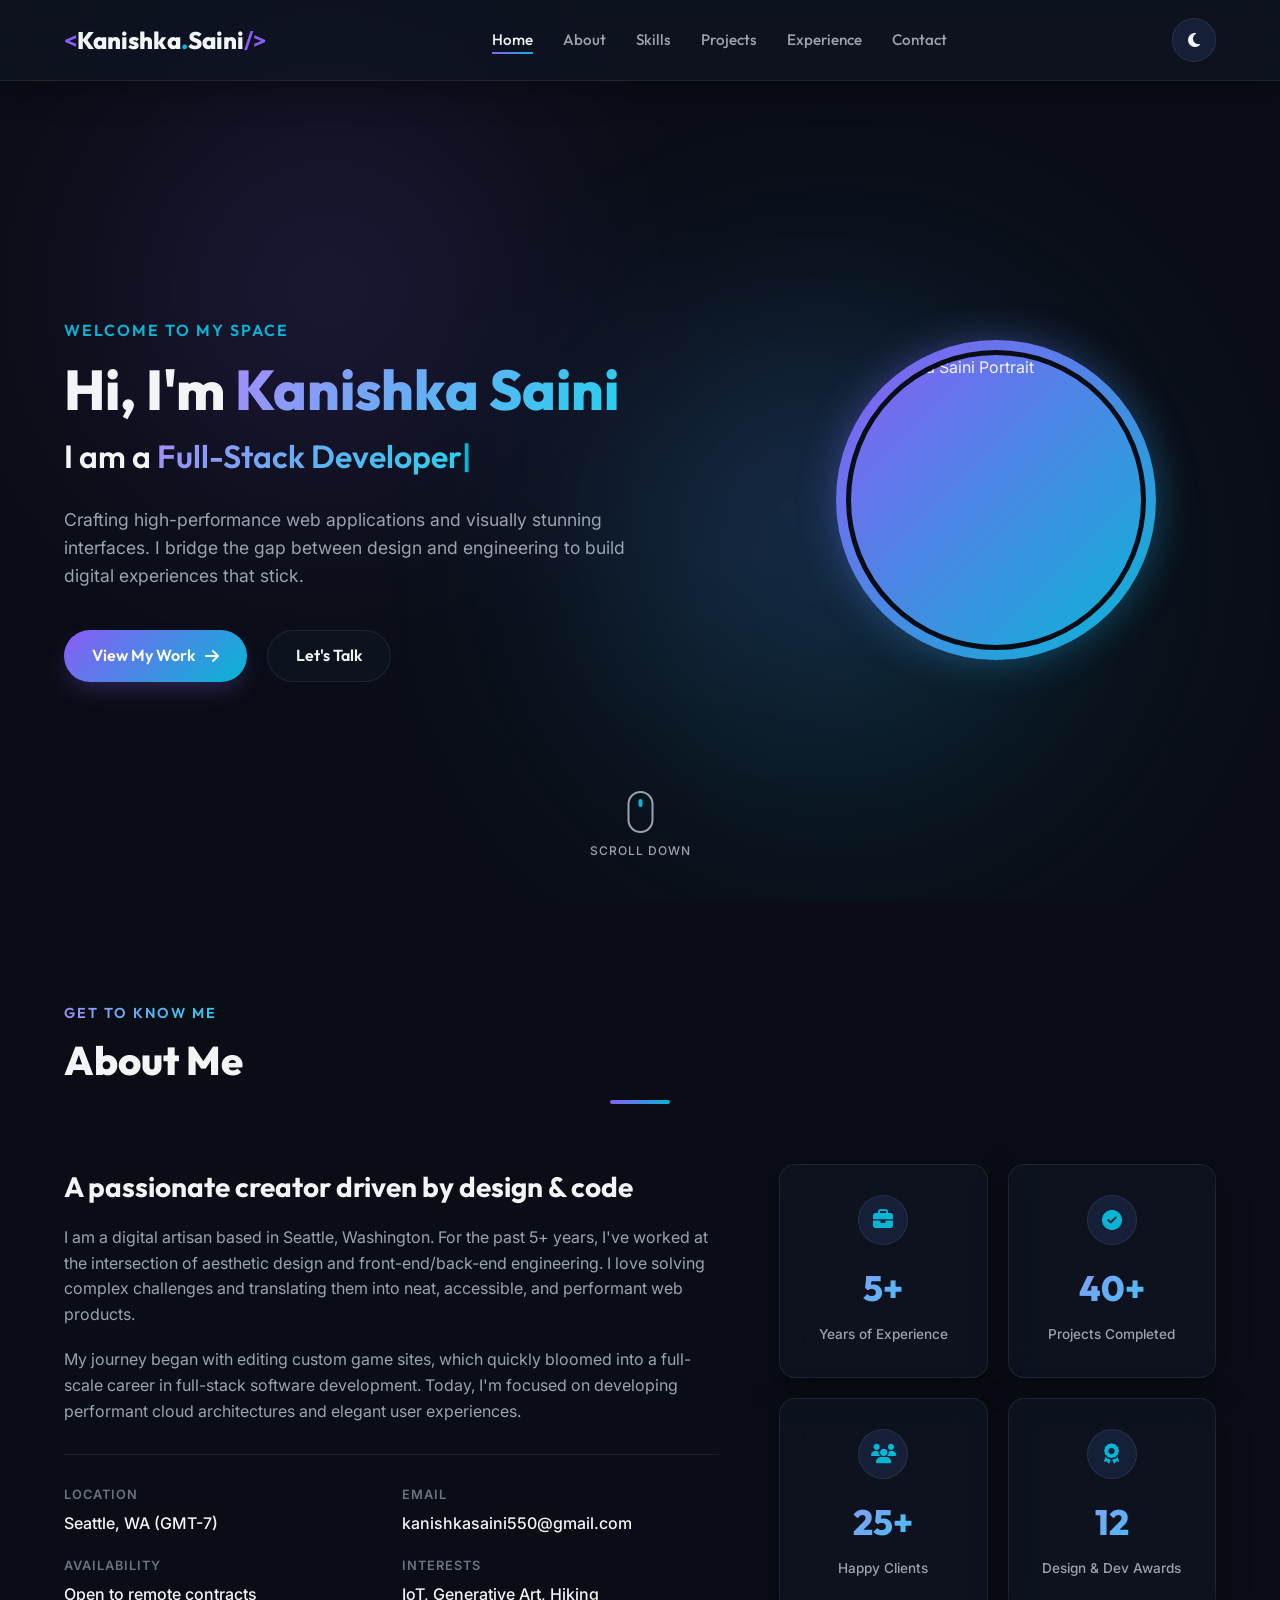
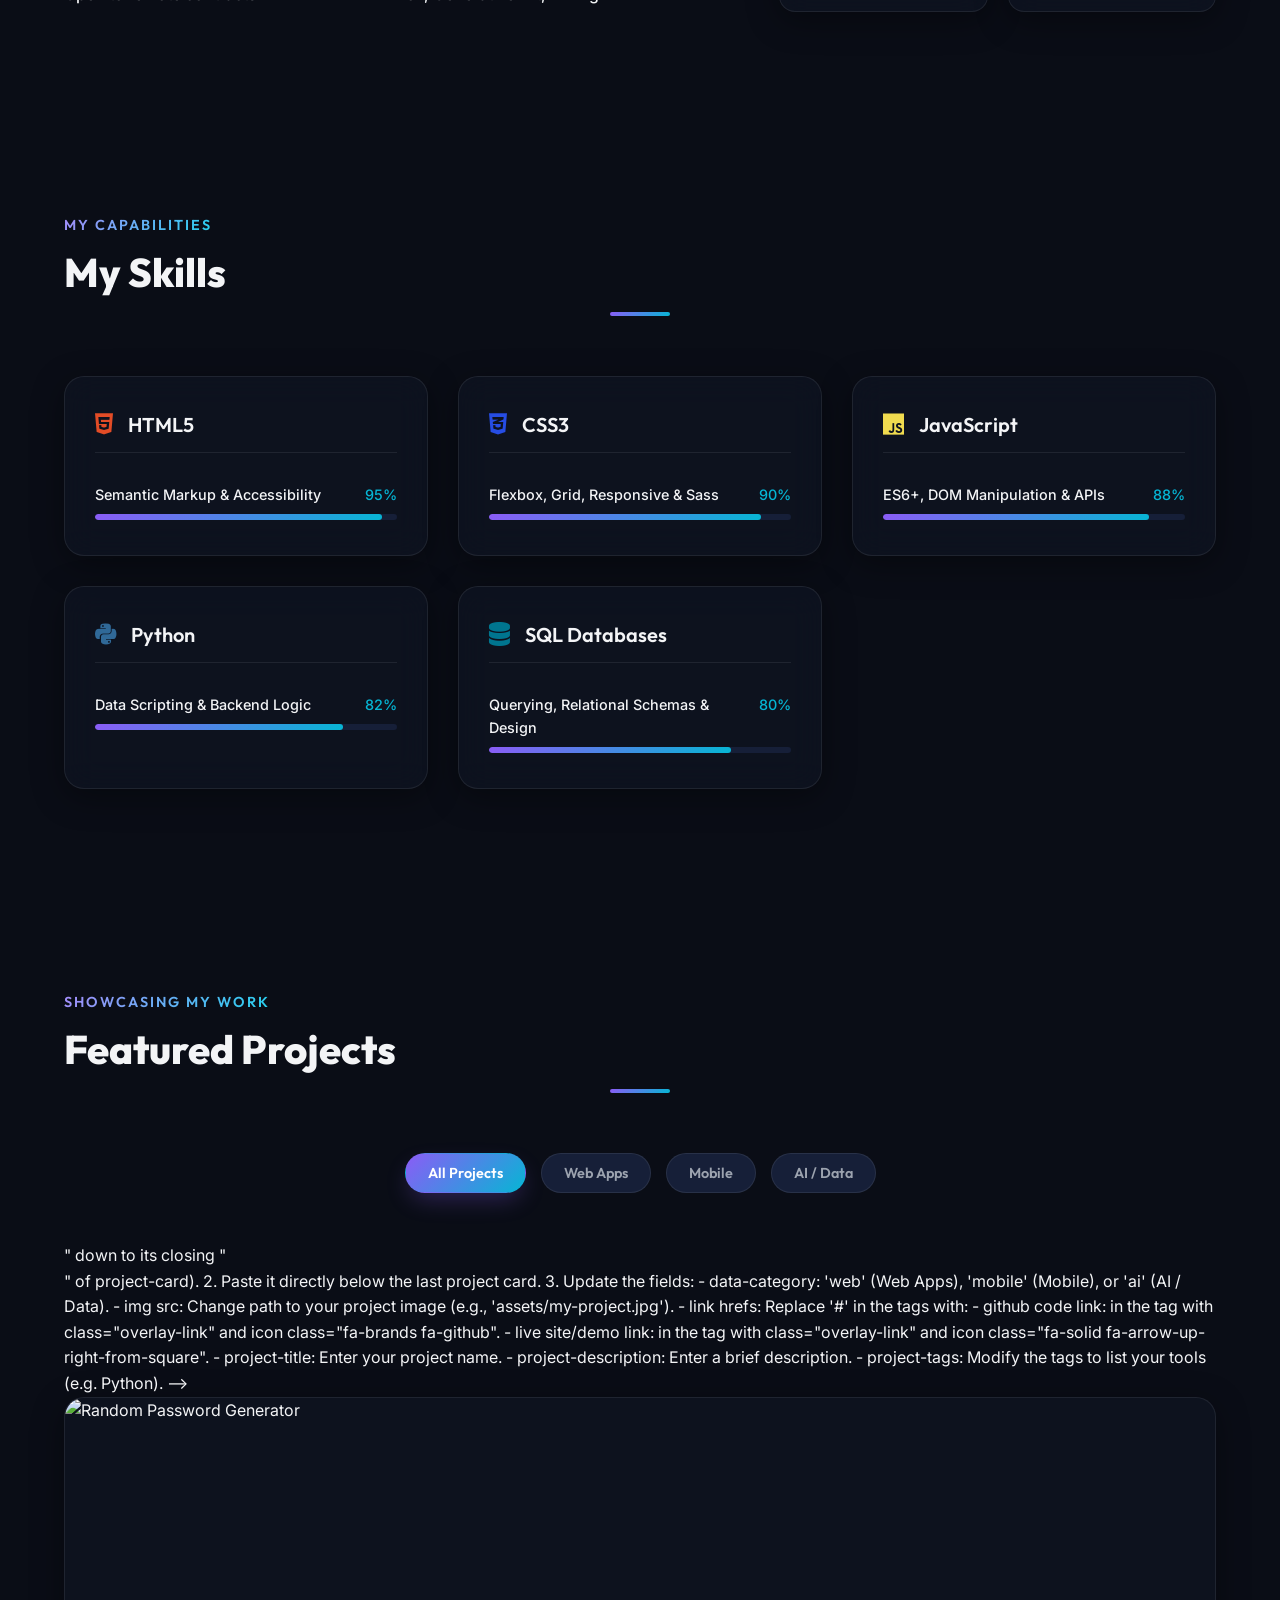
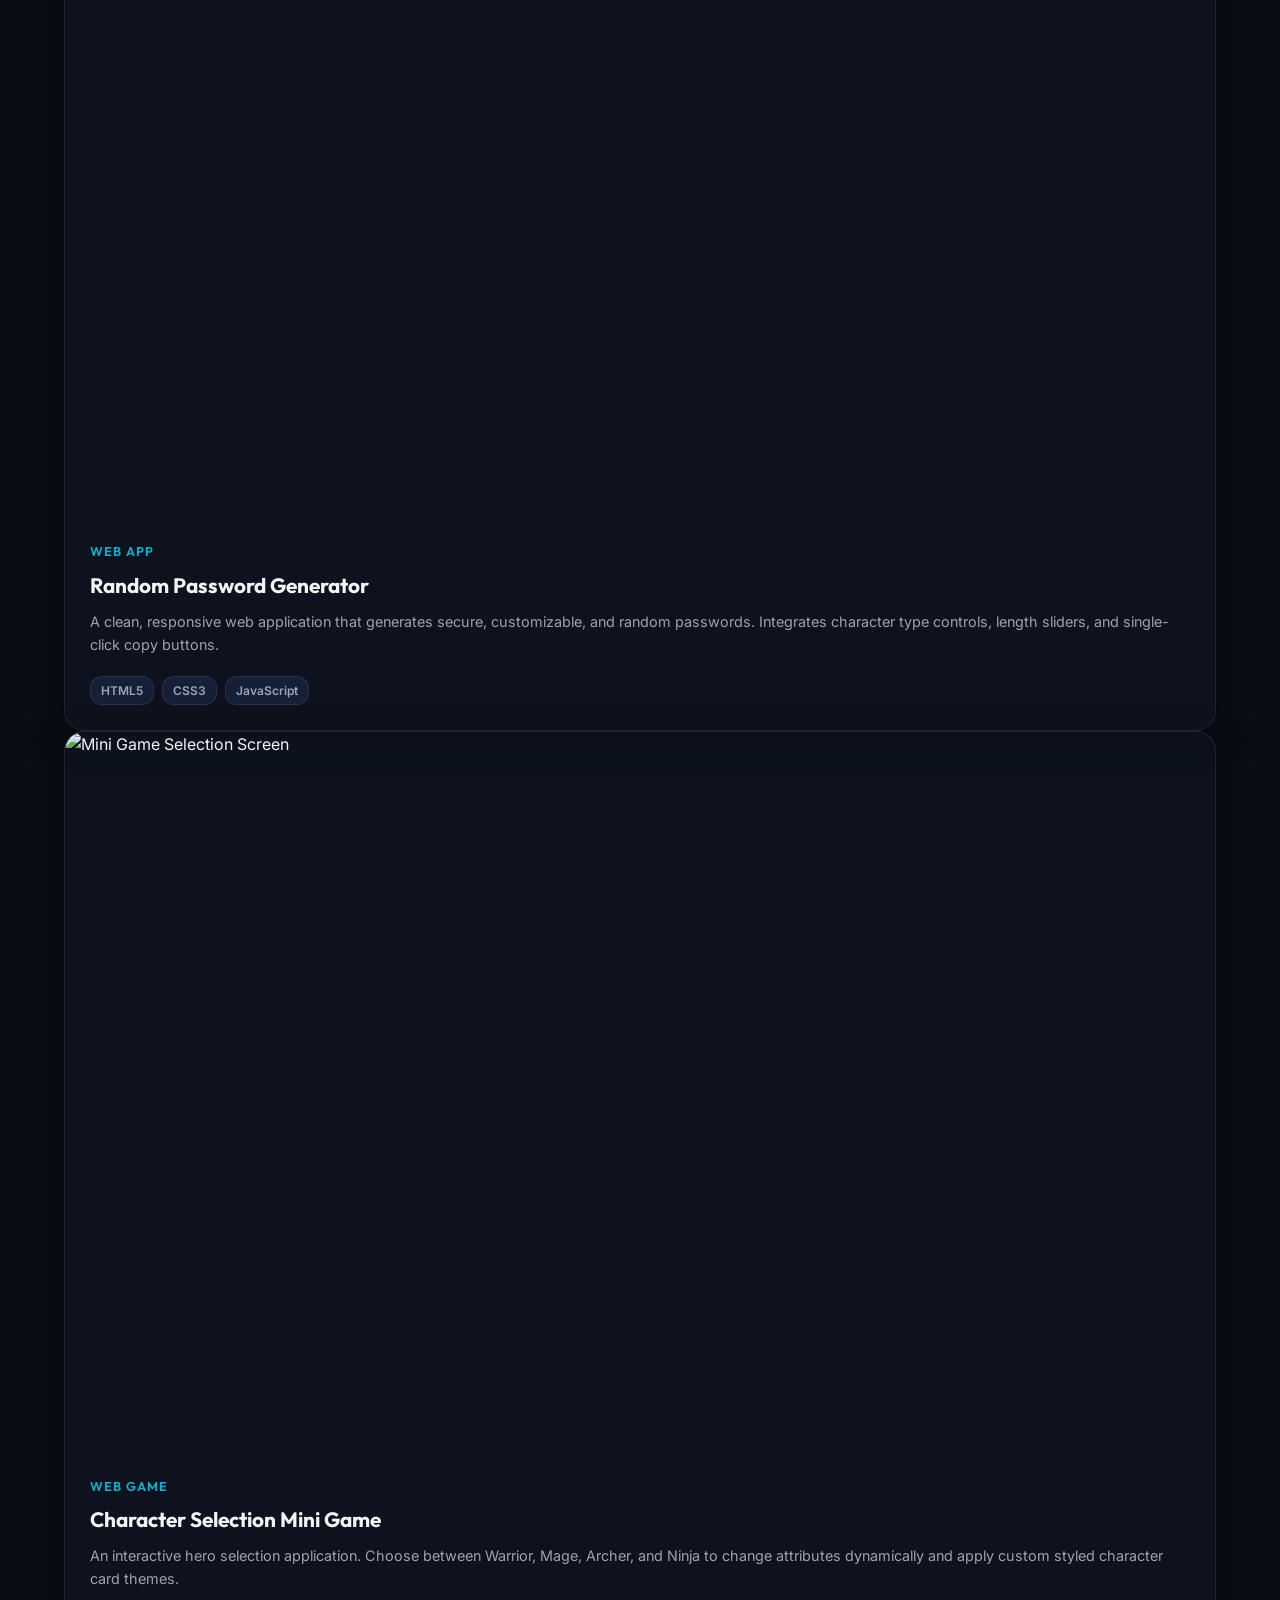
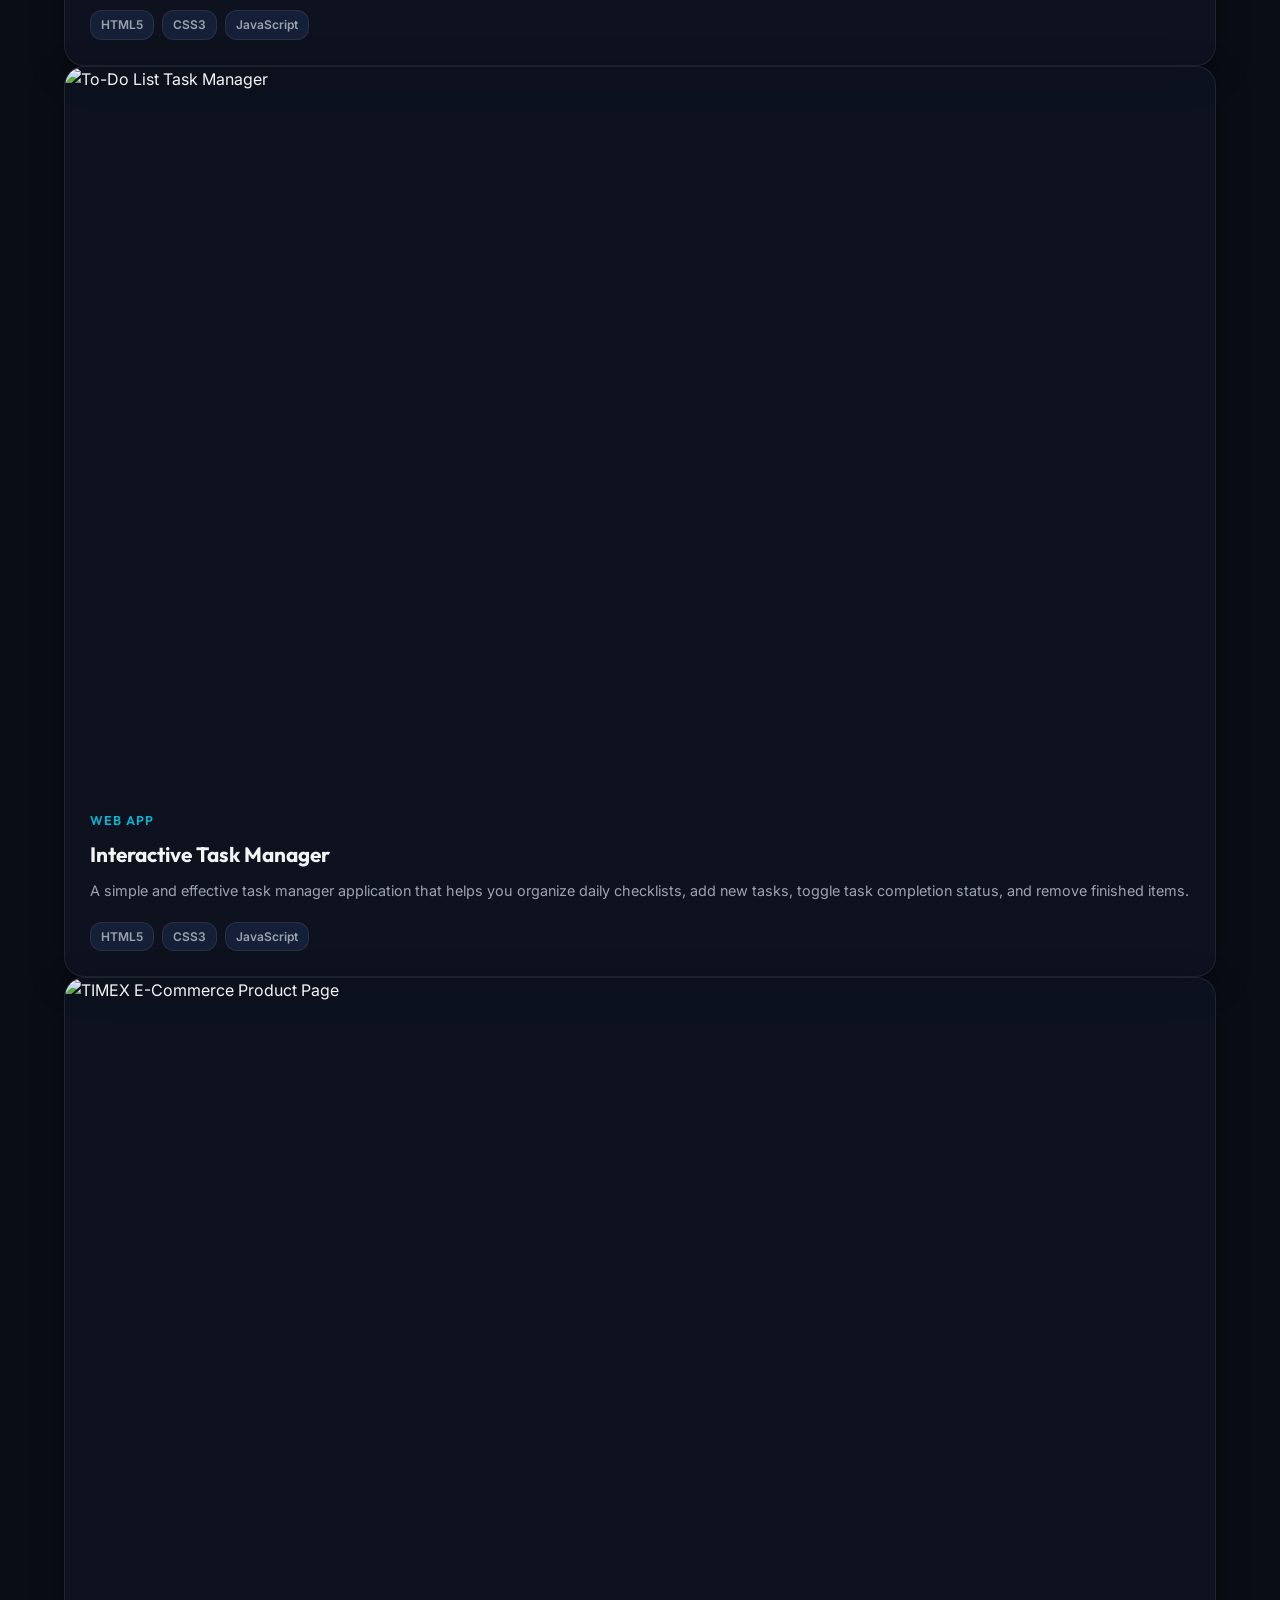
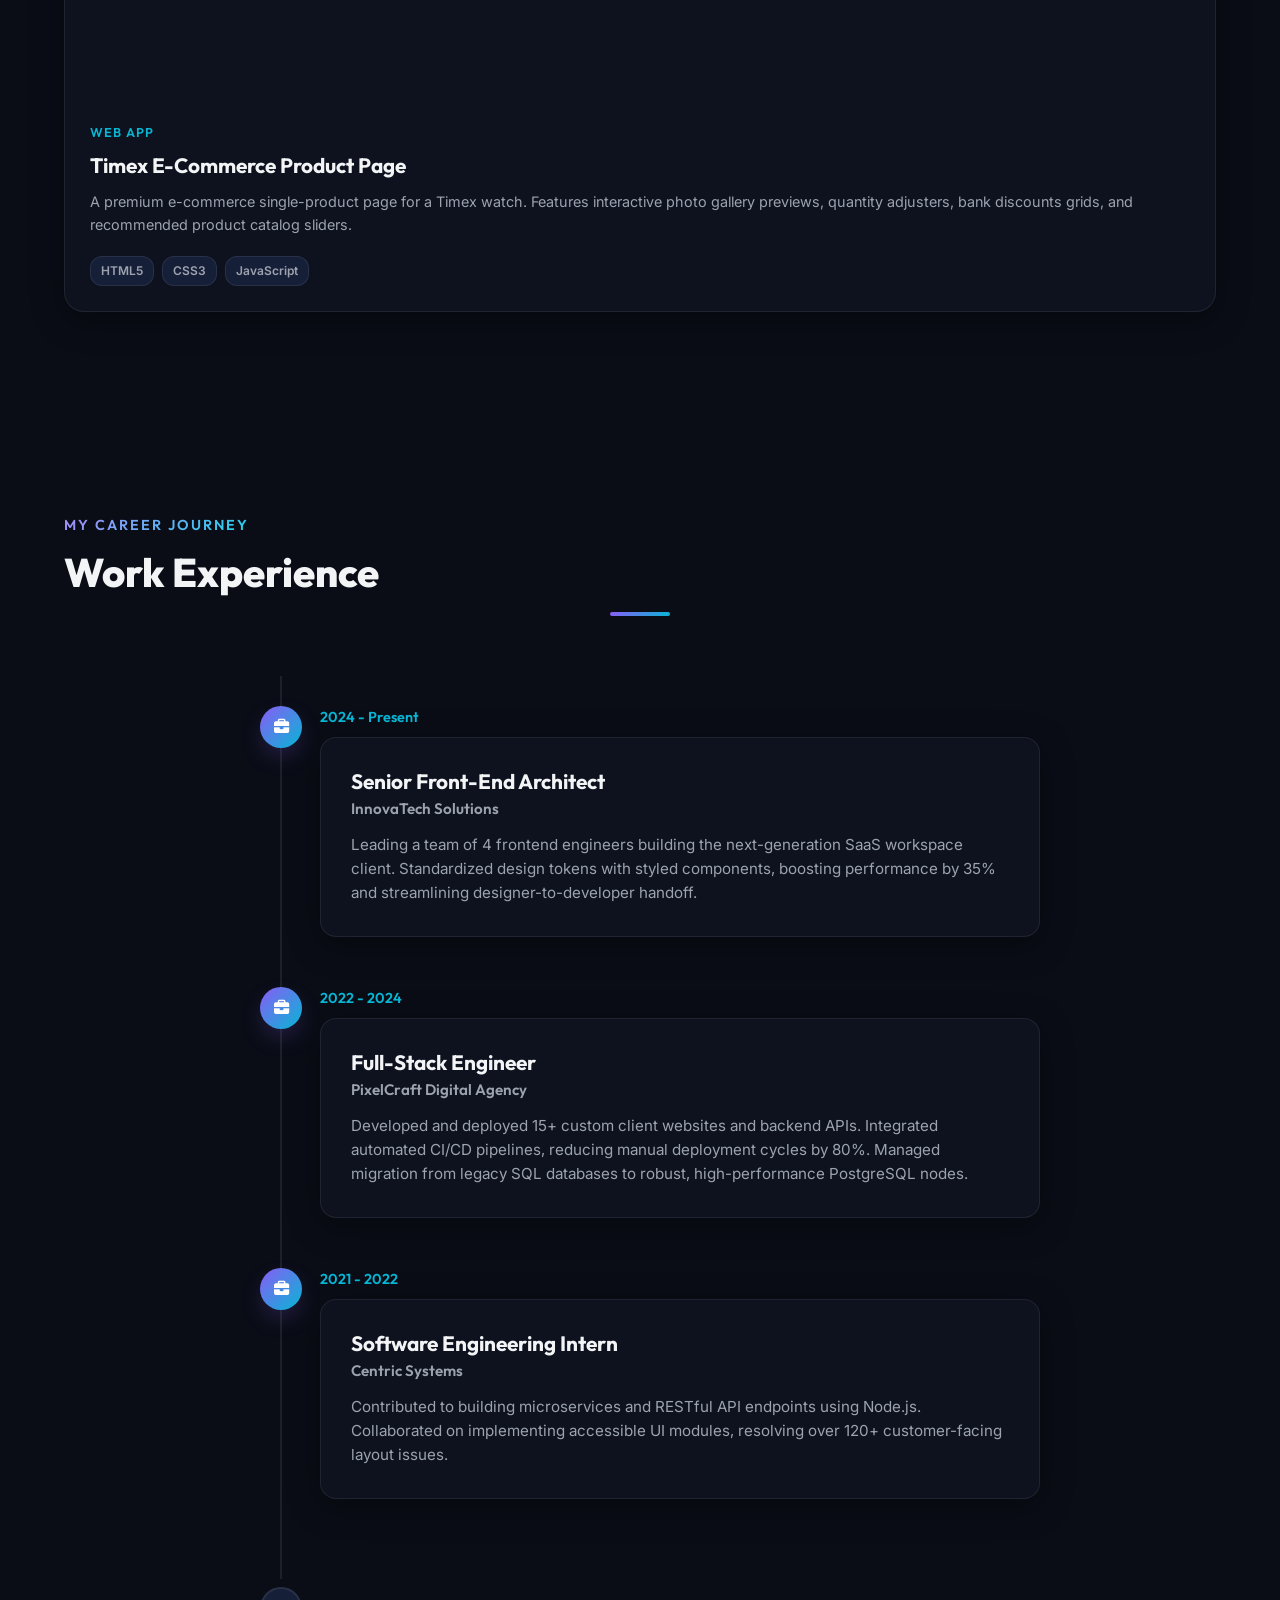
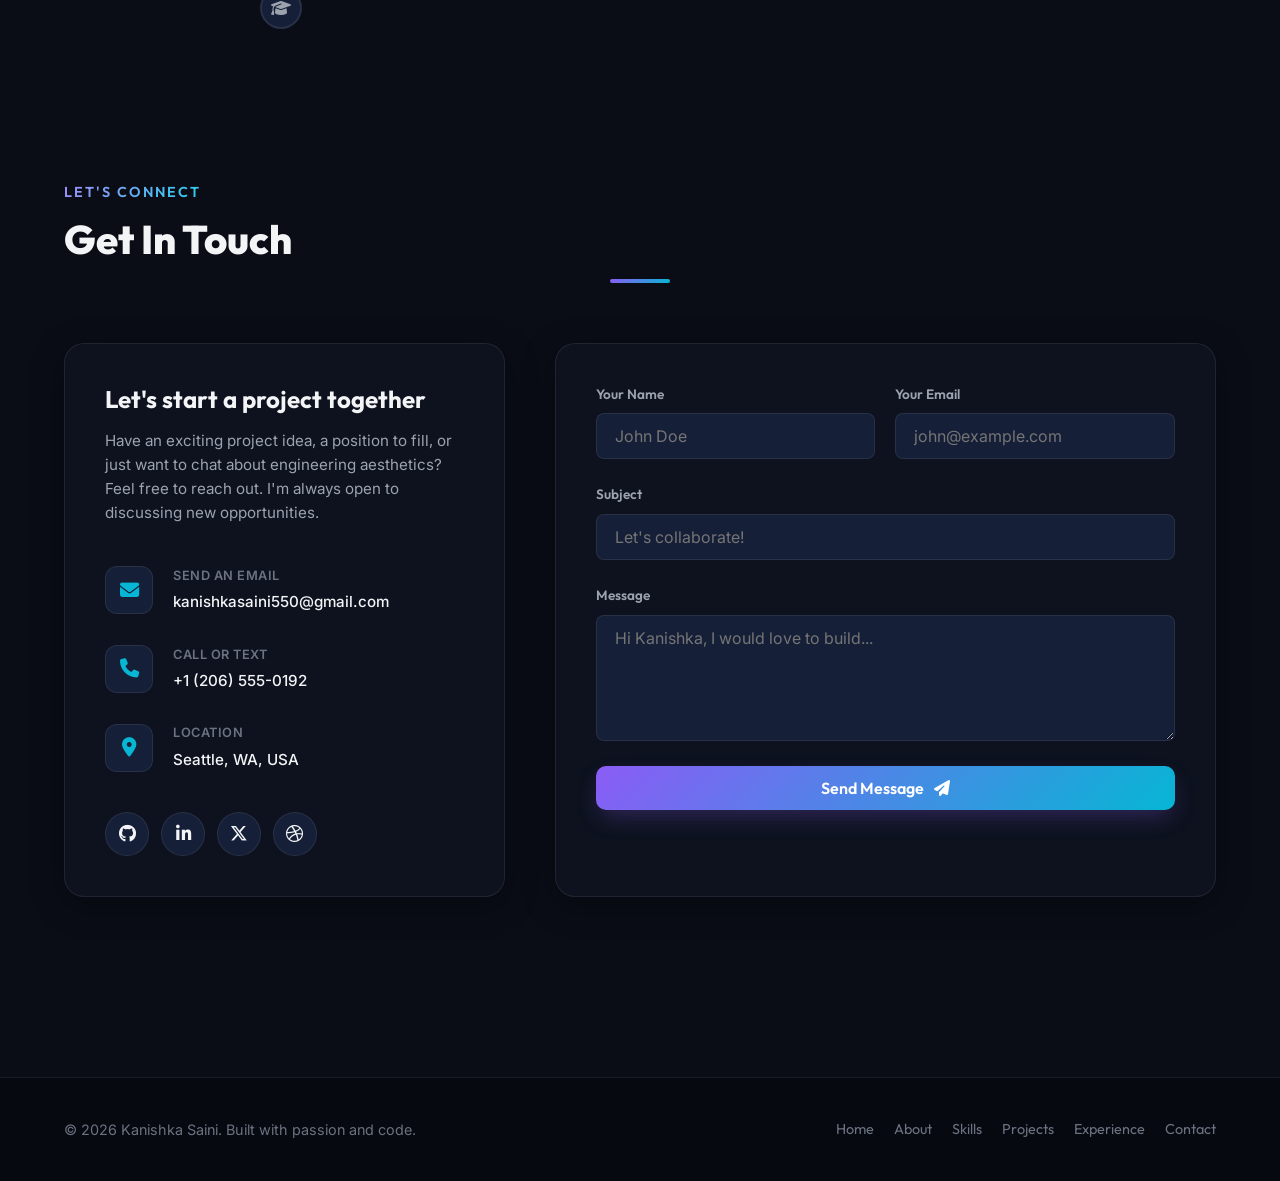
==== index.html @ 6f6a76a6 "Add files via upload" ====
<!DOCTYPE html>
<html lang="en" data-theme="dark">

<head>
    <meta charset="UTF-8">
    <meta name="viewport" content="width=device-width, initial-scale=1.0">
    <title>KANISHKA SAINI | Creative Full-Stack Developer & Designer</title>
    <!-- Meta Description for SEO -->
    <meta name="description"
        content="Portfolio of Kanishka Saini, a creative web developer specializing in HTML, CSS, JavaScript, Python, and SQL databases.">
    <!-- Google Fonts -->
    <link rel="preconnect" href="https://fonts.googleapis.com">
    <link rel="preconnect" href="https://fonts.gstatic.com" crossorigin>
    <link
        href="https://fonts.googleapis.com/css2?family=Inter:wght@300;400;500;600;700&family=Outfit:wght@300;400;500;600;700;800&display=swap"
        rel="stylesheet">
    <!-- FontAwesome CDN for Premium Icons -->
    <link rel="stylesheet" href="https://cdnjs.cloudflare.com/ajax/libs/font-awesome/6.4.0/css/all.min.css">
    <!-- Custom CSS -->
    <link rel="stylesheet" href="style.css">
</head>

<body>
    <!-- Custom Scroll Progress Indicator -->
    <div id="scroll-progress"></div>

    <!-- Header & Navigation -->
    <header class="header">
        <div class="nav-container">
            <a href="#" class="logo" id="logo">
                <span class="logo-bracket">&lt;</span>Kanishka<span class="logo-dot">.</span>Saini <span
                    class="logo-bracket">/&gt;</span>
            </a>

            <nav class="nav-menu" id="nav-menu">
                <ul class="nav-list">
                    <li><a href="#home" class="nav-link active">Home</a></li>
                    <li><a href="#about" class="nav-link">About</a></li>
                    <li><a href="#skills" class="nav-link">Skills</a></li>
                    <li><a href="#projects" class="nav-link">Projects</a></li>
                    <li><a href="#experience" class="nav-link">Experience</a></li>
                    <li><a href="#contact" class="nav-link">Contact</a></li>
                </ul>
            </nav>

            <div class="nav-actions">
                <!-- Dark/Light Theme Toggle Button -->
                <button class="theme-toggle" id="theme-toggle" aria-label="Toggle display theme">
                    <i class="fa-solid fa-moon moon-icon"></i>
                    <i class="fa-solid fa-sun sun-icon"></i>
                </button>
                <!-- Mobile Navigation Toggle Button -->
                <button class="mobile-toggle" id="mobile-toggle" aria-label="Toggle mobile menu">
                    <span class="bar"></span>
                    <span class="bar"></span>
                    <span class="bar"></span>
                </button>
            </div>
        </div>
    </header>

    <!-- Main Content -->
    <main>
        <!-- Hero Section -->
        <section id="home" class="hero">
            <div class="hero-bg-shapes">
                <div class="shape shape-1"></div>
                <div class="shape shape-2"></div>
                <div class="shape shape-3"></div>
            </div>

            <div class="container hero-grid">
                <div class="hero-content">
                    <span class="hero-subtitle animate-on-load">Welcome to my space</span>
                    <h1 class="hero-title animate-on-load">
                        Hi, I'm <span class="text-gradient">Kanishka Saini</span>
                    </h1>
                    <h2 class="hero-typing animate-on-load">
                        I am a <span class="typing-text"></span><span class="typed-cursor">|</span>
                    </h2>
                    <p class="hero-desc animate-on-load">
                        Crafting high-performance web applications and visually stunning interfaces. I bridge the gap
                        between design and engineering to build digital experiences that stick.
                    </p>
                    <div class="hero-actions animate-on-load">
                        <a href="#projects" class="btn btn-primary">
                            <span>View My Work</span>
                            <i class="fa-solid fa-arrow-right"></i>
                        </a>
                        <a href="#contact" class="btn btn-secondary">
                            <span>Let's Talk</span>
                        </a>
                    </div>
                </div>
                <div class="hero-visual animate-on-load">
                    <div class="avatar-wrapper">
                        <div class="avatar-glow"></div>
                        <img src="assets/avatar.jpg" alt="Kanishka Saini Portrait" class="avatar-img">
                    </div>
                </div>
            </div>
            <a href="#about" class="scroll-down-indicator" aria-label="Scroll down to About section">
                <span class="mouse-icon">
                    <span class="wheel"></span>
                </span>
                <span class="scroll-text">Scroll Down</span>
            </a>
        </section>

        <!-- About Me Section -->
        <section id="about" class="about section-padding">
            <div class="container">
                <div class="section-header text-center reveal-on-scroll">
                    <span class="section-subtitle">Get to Know Me</span>
                    <h2 class="section-title">About Me</h2>
                    <div class="title-divider"></div>
                </div>

                <div class="about-grid reveal-on-scroll">
                    <div class="about-info">
                        <h3>A passionate creator driven by design & code</h3>
                        <p class="about-text">
                            I am a digital artisan based in Seattle, Washington. For the past 5+ years, I've worked at
                            the intersection of aesthetic design and front-end/back-end engineering. I love solving
                            complex challenges and translating them into neat, accessible, and performant web products.
                        </p>
                        <p class="about-text">
                            My journey began with editing custom game sites, which quickly bloomed into a full-scale
                            career in full-stack software development. Today, I'm focused on developing performant cloud
                            architectures and elegant user experiences.
                        </p>
                        <div class="personal-details-grid">
                            <div class="detail-item">
                                <span class="detail-label">Location</span>
                                <span class="detail-value">Seattle, WA (GMT-7)</span>
                            </div>
                            <div class="detail-item">
                                <span class="detail-label">Email</span>
                                <span class="detail-value">kanishkasaini550@gmail.com</span>
                            </div>
                            <div class="detail-item">
                                <span class="detail-label">Availability</span>
                                <span class="detail-value">Open to remote contracts</span>
                            </div>
                            <div class="detail-item">
                                <span class="detail-label">Interests</span>
                                <span class="detail-value">IoT, Generative Art, Hiking</span>
                            </div>
                        </div>
                    </div>
                    <div class="about-stats">
                        <div class="stat-card">
                            <div class="stat-icon-wrapper">
                                <i class="fa-solid fa-briefcase"></i>
                            </div>
                            <span class="stat-number">5+</span>
                            <span class="stat-label">Years of Experience</span>
                        </div>
                        <div class="stat-card">
                            <div class="stat-icon-wrapper">
                                <i class="fa-solid fa-circle-check"></i>
                            </div>
                            <span class="stat-number">40+</span>
                            <span class="stat-label">Projects Completed</span>
                        </div>
                        <div class="stat-card">
                            <div class="stat-icon-wrapper">
                                <i class="fa-solid fa-users"></i>
                            </div>
                            <span class="stat-number">25+</span>
                            <span class="stat-label">Happy Clients</span>
                        </div>
                        <div class="stat-card">
                            <div class="stat-icon-wrapper">
                                <i class="fa-solid fa-award"></i>
                            </div>
                            <span class="stat-number">12</span>
                            <span class="stat-label">Design & Dev Awards</span>
                        </div>
                    </div>
                </div>
            </div>
        </section>

        <!-- Skills Section -->
        <section id="skills" class="skills section-padding">
            <div class="container">
                <div class="section-header text-center reveal-on-scroll">
                    <span class="section-subtitle">My Capabilities</span>
                    <h2 class="section-title">My Skills</h2>
                    <div class="title-divider"></div>
                </div>

                <div class="skills-grid reveal-on-scroll">
                    <!-- HTML Card -->
                    <div class="skills-card">
                        <div class="skills-card-header">
                            <i class="fa-brands fa-html5 header-icon html-color"></i>
                            <h3>HTML5</h3>
                        </div>
                        <div class="skills-list">
                            <div class="skill-item">
                                <div class="skill-info">
                                    <span class="skill-name">Semantic Markup & Accessibility</span>
                                    <span class="skill-percentage">95%</span>
                                </div>
                                <div class="skill-bar-wrapper">
                                    <div class="skill-bar" data-progress="95%"></div>
                                </div>
                            </div>
                        </div>
                    </div>

                    <!-- CSS Card -->
                    <div class="skills-card">
                        <div class="skills-card-header">
                            <i class="fa-brands fa-css3-alt header-icon css-color"></i>
                            <h3>CSS3</h3>
                        </div>
                        <div class="skills-list">
                            <div class="skill-item">
                                <div class="skill-info">
                                    <span class="skill-name">Flexbox, Grid, Responsive & Sass</span>
                                    <span class="skill-percentage">90%</span>
                                </div>
                                <div class="skill-bar-wrapper">
                                    <div class="skill-bar" data-progress="90%"></div>
                                </div>
                            </div>
                        </div>
                    </div>

                    <!-- JavaScript Card -->
                    <div class="skills-card">
                        <div class="skills-card-header">
                            <i class="fa-brands fa-js header-icon js-color"></i>
                            <h3>JavaScript</h3>
                        </div>
                        <div class="skills-list">
                            <div class="skill-item">
                                <div class="skill-info">
                                    <span class="skill-name">ES6+, DOM Manipulation & APIs</span>
                                    <span class="skill-percentage">88%</span>
                                </div>
                                <div class="skill-bar-wrapper">
                                    <div class="skill-bar" data-progress="88%"></div>
                                </div>
                            </div>
                        </div>
                    </div>

                    <!-- Python Card -->
                    <div class="skills-card">
                        <div class="skills-card-header">
                            <i class="fa-brands fa-python header-icon py-color"></i>
                            <h3>Python</h3>
                        </div>
                        <div class="skills-list">
                            <div class="skill-item">
                                <div class="skill-info">
                                    <span class="skill-name">Data Scripting & Backend Logic</span>
                                    <span class="skill-percentage">82%</span>
                                </div>
                                <div class="skill-bar-wrapper">
                                    <div class="skill-bar" data-progress="82%"></div>
                                </div>
                            </div>
                        </div>
                    </div>

                    <!-- SQL Databases Card -->
                    <div class="skills-card">
                        <div class="skills-card-header">
                            <i class="fa-solid fa-database header-icon sql-color"></i>
                            <h3>SQL Databases</h3>
                        </div>
                        <div class="skills-list">
                            <div class="skill-item">
                                <div class="skill-info">
                                    <span class="skill-name">Querying, Relational Schemas & Design</span>
                                    <span class="skill-percentage">80%</span>
                                </div>
                                <div class="skill-bar-wrapper">
                                    <div class="skill-bar" data-progress="80%"></div>
                                </div>
                            </div>
                        </div>
                    </div>
                </div>
            </div>
        </section>

        <!-- Projects Grid Section -->
        <section id="projects" class="projects section-padding">
            <div class="container">
                <div class="section-header text-center reveal-on-scroll">
                    <span class="section-subtitle">Showcasing My Work</span>
                    <h2 class="section-title">Featured Projects</h2>
                    <div class="title-divider"></div>
                </div>

                <!-- Filters -->
                <div class="project-filters reveal-on-scroll">
                    <button class="filter-btn active" data-filter="all">All Projects</button>
                    <button class="filter-btn" data-filter="web">Web Apps</button>
                    <button class="filter-btn" data-filter="mobile">Mobile</button>
                    <button class="filter-btn" data-filter="ai">AI / Data</button>
                </div>

                <!-- Grid -->
                <div class="projects-grid reveal-on-scroll">
                    <!-- 
                      HOW TO ADD YOUR OWN PROJECTS & LINKS:
                      1. Copy a project block (e.g., from "<!-- Project 1 -->" down to its closing "
                </div>" of project-card).
                2. Paste it directly below the last project card.
                3. Update the fields:
                - data-category: 'web' (Web Apps), 'mobile' (Mobile), or 'ai' (AI / Data).
                - img src: Change path to your project image (e.g., 'assets/my-project.jpg').
                - link hrefs: Replace '#' in the <a> tags with:
                    - github code link: in the <a> tag with class="overlay-link" and icon class="fa-brands fa-github".
                        - live site/demo link: in the <a> tag with class="overlay-link" and icon class="fa-solid
                            fa-arrow-up-right-from-square".
                            - project-title: Enter your project name.
                            - project-description: Enter a brief description.
                            - project-tags: Modify the <span> tags to list your tools (e.g. <span>Python</span>).
                                -->

                                <!-- Project 1 -->
                                <div class="project-card" data-category="web">
                                    <div class="project-img-wrapper">
                                        <img src="assets/project1.png" alt="Random Password Generator"
                                            class="project-img">
                                        <div class="project-overlay">
                                            <div class="project-overlay-links">
                                                <a href="#" class="overlay-link" aria-label="View Github Code"><i
                                                        class="fa-brands fa-github"></i></a>
                                                <a href="Password_Generator.html" target="_blank" class="overlay-link"
                                                    aria-label="Open Password Generator"><i
                                                        class="fa-solid fa-arrow-up-right-from-square"></i></a>
                                            </div>
                                        </div>
                                    </div>
                                    <div class="project-details">
                                        <span class="project-category">Web App</span>
                                        <h3 class="project-title">Random Password Generator</h3>
                                        <p class="project-description">
                                            A clean, responsive web application that generates secure, customizable, and
                                            random passwords. Integrates character type controls, length sliders, and
                                            single-click copy buttons.
                                        </p>
                                        <div class="project-tags">
                                            <span>HTML5</span>
                                            <span>CSS3</span>
                                            <span>JavaScript</span>
                                        </div>
                                    </div>
                                </div>

                                <!-- Project 2 -->
                                <div class="project-card" data-category="web">
                                    <div class="project-img-wrapper">
                                        <img src="assets/project2.png" alt="Mini Game Selection Screen"
                                            class="project-img">
                                        <div class="project-overlay">
                                            <div class="project-overlay-links">
                                                <a href="#" class="overlay-link" aria-label="View Github Code"><i
                                                        class="fa-brands fa-github"></i></a>
                                                <a href="mini_game.html" target="_blank" class="overlay-link"
                                                    aria-label="Open Mini Game"><i
                                                        class="fa-solid fa-arrow-up-right-from-square"></i></a>
                                            </div>
                                        </div>
                                    </div>
                                    <div class="project-details">
                                        <span class="project-category">Web Game</span>
                                        <h3 class="project-title">Character Selection Mini Game</h3>
                                        <p class="project-description">
                                            An interactive hero selection application. Choose between Warrior, Mage,
                                            Archer, and Ninja to change attributes dynamically and apply custom styled
                                            character card themes.
                                        </p>
                                        <div class="project-tags">
                                            <span>HTML5</span>
                                            <span>CSS3</span>
                                            <span>JavaScript</span>
                                        </div>
                                    </div>
                                </div>

                                <!-- Project 3 -->
                                <div class="project-card" data-category="web">
                                    <div class="project-img-wrapper">
                                        <img src="assets/to-do-list.png" alt="To-Do List Task Manager"
                                            class="project-img">
                                        <div class="project-overlay">
                                            <div class="project-overlay-links">
                                                <a href="#" class="overlay-link" aria-label="View Github Code"><i
                                                        class="fa-brands fa-github"></i></a>
                                                <a href="todo_list/index.html" target="_blank" class="overlay-link"
                                                    aria-label="Open To-Do List"><i
                                                        class="fa-solid fa-arrow-up-right-from-square"></i></a>
                                            </div>
                                        </div>
                                    </div>
                                    <div class="project-details">
                                        <span class="project-category">Web App</span>
                                        <h3 class="project-title">Interactive Task Manager</h3>
                                        <p class="project-description">
                                            A simple and effective task manager application that helps you organize
                                            daily checklists, add new tasks, toggle task completion status, and remove
                                            finished items.
                                        </p>
                                        <div class="project-tags">
                                            <span>HTML5</span>
                                            <span>CSS3</span>
                                            <span>JavaScript</span>
                                        </div>
                                    </div>
                                </div>

                                <!-- Project 4 -->
                                <div class="project-card" data-category="web">
                                    <div class="project-img-wrapper">
                                        <img src="assets/project4.png" alt="TIMEX E-Commerce Product Page"
                                            class="project-img">
                                        <div class="project-overlay">
                                            <div class="project-overlay-links">
                                                <a href="#" class="overlay-link" aria-label="View Github Code"><i
                                                        class="fa-brands fa-github"></i></a>
                                                <a href="amazon_page/index.html" target="_blank" class="overlay-link"
                                                    aria-label="Open Timex Product Page"><i
                                                        class="fa-solid fa-arrow-up-right-from-square"></i></a>
                                            </div>
                                        </div>
                                    </div>
                                    <div class="project-details">
                                        <span class="project-category">Web App</span>
                                        <h3 class="project-title">Timex E-Commerce Product Page</h3>
                                        <p class="project-description">
                                            A premium e-commerce single-product page for a Timex watch. Features
                                            interactive photo gallery previews, quantity adjusters, bank discounts
                                            grids, and recommended product catalog sliders.
                                        </p>
                                        <div class="project-tags">
                                            <span>HTML5</span>
                                            <span>CSS3</span>
                                            <span>JavaScript</span>
                                        </div>
                                    </div>
                                </div>
            </div>
            </div>
        </section>

        <!-- Experience Timeline Section -->
        <section id="experience" class="experience section-padding">
            <div class="container">
                <div class="section-header text-center reveal-on-scroll">
                    <span class="section-subtitle">My Career Journey</span>
                    <h2 class="section-title">Work Experience</h2>
                    <div class="title-divider"></div>
                </div>

                <div class="timeline reveal-on-scroll">
                    <!-- Timeline Item 1 -->
                    <div class="timeline-item">
                        <div class="timeline-dot">
                            <i class="fa-solid fa-briefcase"></i>
                        </div>
                        <div class="timeline-date">2024 - Present</div>
                        <div class="timeline-content">
                            <h3>Senior Front-End Architect</h3>
                            <h4 class="company">InnovaTech Solutions</h4>
                            <p>
                                Leading a team of 4 frontend engineers building the next-generation SaaS workspace
                                client. Standardized design tokens with styled components, boosting performance by 35%
                                and streamlining designer-to-developer handoff.
                            </p>
                        </div>
                    </div>

                    <!-- Timeline Item 2 -->
                    <div class="timeline-item">
                        <div class="timeline-dot">
                            <i class="fa-solid fa-briefcase"></i>
                        </div>
                        <div class="timeline-date">2022 - 2024</div>
                        <div class="timeline-content">
                            <h3>Full-Stack Engineer</h3>
                            <h4 class="company">PixelCraft Digital Agency</h4>
                            <p>
                                Developed and deployed 15+ custom client websites and backend APIs. Integrated automated
                                CI/CD pipelines, reducing manual deployment cycles by 80%. Managed migration from legacy
                                SQL databases to robust, high-performance PostgreSQL nodes.
                            </p>
                        </div>
                    </div>

                    <!-- Timeline Item 3 -->
                    <div class="timeline-item">
                        <div class="timeline-dot">
                            <i class="fa-solid fa-briefcase"></i>
                        </div>
                        <div class="timeline-date">2021 - 2022</div>
                        <div class="timeline-content">
                            <h3>Software Engineering Intern</h3>
                            <h4 class="company">Centric Systems</h4>
                            <p>
                                Contributed to building microservices and RESTful API endpoints using Node.js.
                                Collaborated on implementing accessible UI modules, resolving over 120+ customer-facing
                                layout issues.
                            </p>
                        </div>
                    </div>

                    <!-- Timeline Item 4 -->
                    <div class="timeline-dot-end">
                        <i class="fa-solid fa-graduation-cap"></i>
                    </div>
                </div>
            </div>
        </section>

        <!-- Contact Section -->
        <section id="contact" class="contact section-padding">
            <div class="container">
                <div class="section-header text-center reveal-on-scroll">
                    <span class="section-subtitle">Let's Connect</span>
                    <h2 class="section-title">Get In Touch</h2>
                    <div class="title-divider"></div>
                </div>

                <div class="contact-wrapper reveal-on-scroll">
                    <!-- Left: Contact Details -->
                    <div class="contact-info-panel">
                        <h3>Let's start a project together</h3>
                        <p class="contact-desc">
                            Have an exciting project idea, a position to fill, or just want to chat about engineering
                            aesthetics? Feel free to reach out. I'm always open to discussing new opportunities.
                        </p>

                        <div class="contact-details">
                            <div class="contact-card-item">
                                <div class="contact-icon">
                                    <i class="fa-solid fa-envelope"></i>
                                </div>
                                <div class="contact-card-text">
                                    <span>Send an Email</span>
                                    <a href="mailto:kanishkasaini550@gmail.com">kanishkasaini550@gmail.com</a>
                                </div>
                            </div>
                            <div class="contact-card-item">
                                <div class="contact-icon">
                                    <i class="fa-solid fa-phone"></i>
                                </div>
                                <div class="contact-card-text">
                                    <span>Call or Text</span>
                                    <a href="tel:+12065550192">+1 (206) 555-0192</a>
                                </div>
                            </div>
                            <div class="contact-card-item">
                                <div class="contact-icon">
                                    <i class="fa-solid fa-location-dot"></i>
                                </div>
                                <div class="contact-card-text">
                                    <span>Location</span>
                                    <a href="#">Seattle, WA, USA</a>
                                </div>
                            </div>
                        </div>

                        <div class="social-links">
                            <a href="#" class="social-btn" aria-label="Kanishka Saini Github Profile"><i
                                    class="fa-brands fa-github"></i></a>
                            <a href="#" class="social-btn" aria-label="Kanishka Saini LinkedIn Profile"><i
                                    class="fa-brands fa-linkedin-in"></i></a>
                            <a href="#" class="social-btn" aria-label="Kanishka Saini Twitter Profile"><i
                                    class="fa-brands fa-x-twitter"></i></a>
                            <a href="#" class="social-btn" aria-label="Kanishka Saini Dribbble Profile"><i
                                    class="fa-brands fa-dribbble"></i></a>
                        </div>
                    </div>

                    <!-- Right: Contact Form -->
                    <div class="contact-form-panel">
                        <form id="contact-form" autocomplete="off">
                            <!-- Web3Forms Access Key: Activated for kanishkasaini550@gmail.com -->
                            <input type="hidden" name="access_key" value="d3d74920-4a12-4c1a-8dbf-7349116f3d7f">
                            <div class="form-grid">
                                <div class="form-group">
                                    <label for="name">Your Name</label>
                                    <input type="text" id="name" name="name" required placeholder="John Doe">
                                    <span class="error-msg">Name is required</span>
                                </div>
                                <div class="form-group">
                                    <label for="email">Your Email</label>
                                    <input type="email" id="email" name="email" required placeholder="john@example.com">
                                    <span class="error-msg">Valid email is required</span>
                                </div>
                            </div>
                            <div class="form-group">
                                <label for="subject">Subject</label>
                                <input type="text" id="subject" name="subject" required
                                    placeholder="Let's collaborate!">
                                <span class="error-msg">Subject is required</span>
                            </div>
                            <div class="form-group">
                                <label for="message">Message</label>
                                <textarea id="message" name="message" rows="5" required
                                    placeholder="Hi Kanishka, I would love to build..."></textarea>
                                <span class="error-msg">Message cannot be empty</span>
                            </div>
                            <button type="submit" class="btn btn-primary form-submit" id="submit-btn">
                                <span>Send Message</span>
                                <i class="fa-solid fa-paper-plane"></i>
                            </button>
                        </form>

                        <!-- Success Message -->
                        <div class="form-success" id="form-success">
                            <div class="success-icon-wrapper">
                                <i class="fa-solid fa-circle-check"></i>
                            </div>
                            <h3>Thank You!</h3>
                            <p>Your message has been sent successfully. I'll get back to you within 24 hours.</p>
                            <button class="btn btn-primary" id="success-reset-btn">Send Another Message</button>
                        </div>
                    </div>
                </div>
            </div>
        </section>
    </main>

    <!-- Footer -->
    <footer class="footer">
        <div class="container footer-container">
            <p class="footer-copy">&copy; 2026 Kanishka Saini. Built with passion and code.</p>
            <div class="footer-links">
                <a href="#home">Home</a>
                <a href="#about">About</a>
                <a href="#skills">Skills</a>
                <a href="#projects">Projects</a>
                <a href="#experience">Experience</a>
                <a href="#contact">Contact</a>
            </div>
        </div>
    </footer>

    <!-- Back to Top Button -->
    <button id="back-to-top" class="back-to-top" aria-label="Scroll back to top of the page">
        <i class="fa-solid fa-arrow-up"></i>
    </button>

    <!-- Custom Javascript -->
    <script src="script.js"></script>
</body>

</html>
---- style.css ----
/* ==========================================================================
   DESIGN SYSTEM & VARIABLES
   ========================================================================== */
:root {
    /* Fonts */
    --font-heading: 'Outfit', -apple-system, BlinkMacSystemFont, "Segoe UI", Roboto, sans-serif;
    --font-body: 'Inter', -apple-system, BlinkMacSystemFont, "Segoe UI", Roboto, sans-serif;

    /* Transition Speeds */
    --transition-fast: 0.2s ease;
    --transition-normal: 0.3s ease;
    --transition-slow: 0.5s cubic-bezier(0.4, 0, 0.2, 1);

    /* Grid & Container */
    --container-max-width: 1200px;
    --section-padding: 100px 0;

    /* Theme colors: Dark Mode (Default) */
    --bg-primary: #0a0d16;
    --bg-secondary: rgba(16, 22, 38, 0.7);
    --bg-tertiary: #161f38;
    --text-primary: #f3f4f6;
    --text-secondary: #9ca3af;
    --text-muted: #6b7280;
    
    --accent-color-1: #8b5cf6; /* Violet */
    --accent-color-2: #06b6d4; /* Cyan */
    --gradient-accent: linear-gradient(135deg, var(--accent-color-1) 0%, var(--accent-color-2) 100%);
    --gradient-accent-hover: linear-gradient(135deg, #7c3aed 0%, #0891b2 100%);
    --gradient-text: linear-gradient(135deg, #a78bfa 0%, #22d3ee 100%);
    
    --border-color: rgba(255, 255, 255, 0.08);
    --border-color-hover: rgba(255, 255, 255, 0.16);
    --shadow-sm: 0 4px 6px -1px rgba(0, 0, 0, 0.1);
    --shadow-md: 0 10px 15px -3px rgba(0, 0, 0, 0.3);
    --shadow-lg: 0 20px 25px -5px rgba(0, 0, 0, 0.5);
    --shadow-accent: 0 10px 25px -5px rgba(139, 92, 246, 0.3);
    
    --glass-bg: rgba(16, 22, 38, 0.6);
    --glass-blur: blur(16px);
    --glass-border: 1px solid rgba(255, 255, 255, 0.08);
    --glass-shadow: 0 8px 32px 0 rgba(0, 0, 0, 0.37);

    /* Brands colored variables */
    --html-color: #e34c26;
    --css-color: #264de4;
    --js-color: #f0db4f;
    --react-color: #61dbfb;
    --node-color: #3c873a;
    --sql-color: #00758f;
    --py-color: #306998;
    --api-color: #00b4d8;
    --git-color: #f1502f;
    --docker-color: #0db7ed;
    --aws-color: #ff9900;
    --figma-color: #f24e1e;
}

/* Theme colors: Light Mode */
[data-theme="light"] {
    --bg-primary: #f8fafc;
    --bg-secondary: rgba(255, 255, 255, 0.75);
    --bg-tertiary: #e2e8f0;
    --text-primary: #0f172a;
    --text-secondary: #475569;
    --text-muted: #94a3b8;
    
    --accent-color-1: #6366f1; /* Indigo */
    --accent-color-2: #3b82f6; /* Blue */
    --gradient-accent: linear-gradient(135deg, var(--accent-color-1) 0%, var(--accent-color-2) 100%);
    --gradient-accent-hover: linear-gradient(135deg, #4f46e5 0%, #2563eb 100%);
    --gradient-text: linear-gradient(135deg, #4f46e5 0%, #06b6d4 100%);
    
    --border-color: rgba(15, 23, 42, 0.08);
    --border-color-hover: rgba(15, 23, 42, 0.16);
    --shadow-sm: 0 4px 6px -1px rgba(0, 0, 0, 0.05);
    --shadow-md: 0 10px 15px -3px rgba(0, 0, 0, 0.1);
    --shadow-lg: 0 20px 25px -5px rgba(0, 0, 0, 0.15);
    --shadow-accent: 0 10px 25px -5px rgba(99, 102, 241, 0.2);
    
    --glass-bg: rgba(255, 255, 255, 0.7);
    --glass-blur: blur(16px);
    --glass-border: 1px solid rgba(15, 23, 42, 0.06);
    --glass-shadow: 0 8px 32px 0 rgba(31, 38, 135, 0.07);
}

/* ==========================================================================
   RESET & BASE STYLES
   ========================================================================== */
*, *::before, *::after {
    margin: 0;
    padding: 0;
    box-sizing: border-box;
}

html {
    scroll-behavior: smooth;
    font-size: 16px;
}

body {
    background-color: var(--bg-primary);
    color: var(--text-primary);
    font-family: var(--font-body);
    line-height: 1.6;
    overflow-x: hidden;
    transition: background-color var(--transition-normal), color var(--transition-normal);
}

h1, h2, h3, h4, h5, h6 {
    font-family: var(--font-heading);
    font-weight: 700;
    color: var(--text-primary);
    line-height: 1.25;
}

a {
    text-decoration: none;
    color: inherit;
    transition: var(--transition-fast);
}

ul {
    list-style: none;
}

img {
    max-width: 100%;
    height: auto;
    display: block;
}

button, input, textarea {
    font-family: inherit;
    font-size: inherit;
    outline: none;
    border: none;
    background: none;
}

button {
    cursor: pointer;
}

/* Custom Scrollbar */
::-webkit-scrollbar {
    width: 10px;
}

::-webkit-scrollbar-track {
    background: var(--bg-primary);
}

::-webkit-scrollbar-thumb {
    background: var(--bg-tertiary);
    border-radius: 5px;
    border: 2px solid var(--bg-primary);
}

::-webkit-scrollbar-thumb:hover {
    background: var(--accent-color-1);
}

/* Scroll Progress Bar */
#scroll-progress {
    position: fixed;
    top: 0;
    left: 0;
    height: 4px;
    background: var(--gradient-accent);
    width: 0%;
    z-index: 1000;
    transition: width 0.1s ease-out;
}

/* ==========================================================================
   REUSABLE UTILITIES
   ========================================================================== */
.container {
    width: 90%;
    max-width: var(--container-max-width);
    margin: 0 auto;
}

.section-padding {
    padding: var(--section-padding);
}

.text-gradient {
    background: var(--gradient-text);
    -webkit-background-clip: text;
    -webkit-text-fill-color: transparent;
}

/* Section Header */
.section-header {
    margin-bottom: 60px;
}

.section-subtitle {
    font-family: var(--font-heading);
    font-size: 0.9rem;
    font-weight: 600;
    text-transform: uppercase;
    letter-spacing: 2px;
    background: var(--gradient-text);
    -webkit-background-clip: text;
    -webkit-text-fill-color: transparent;
    display: inline-block;
    margin-bottom: 10px;
}

.section-title {
    font-size: 2.5rem;
    font-weight: 800;
}

.title-divider {
    width: 60px;
    height: 4px;
    background: var(--gradient-accent);
    border-radius: 2px;
    margin: 15px auto 0;
}

/* Custom Buttons */
.btn {
    display: inline-flex;
    align-items: center;
    justify-content: center;
    gap: 10px;
    padding: 12px 28px;
    font-family: var(--font-heading);
    font-weight: 600;
    border-radius: 30px;
    transition: var(--transition-normal);
    position: relative;
    overflow: hidden;
    z-index: 1;
}

.btn-primary {
    background: var(--gradient-accent);
    color: #ffffff;
    box-shadow: var(--shadow-accent);
}

.btn-primary::before {
    content: '';
    position: absolute;
    top: 0;
    left: 0;
    width: 100%;
    height: 100%;
    background: var(--gradient-accent-hover);
    z-index: -1;
    opacity: 0;
    transition: opacity var(--transition-normal);
}

.btn-primary:hover::before {
    opacity: 1;
}

.btn-primary:hover {
    transform: translateY(-2px);
    box-shadow: 0 15px 30px -5px rgba(139, 92, 246, 0.5);
}

.btn-secondary {
    background: var(--glass-bg);
    color: var(--text-primary);
    border: var(--glass-border);
    backdrop-filter: var(--glass-blur);
}

.btn-secondary:hover {
    background: var(--bg-tertiary);
    border-color: var(--accent-color-1);
    transform: translateY(-2px);
}

/* ==========================================================================
   HEADER & NAVIGATION
   ========================================================================== */
.header {
    position: fixed;
    top: 0;
    left: 0;
    width: 100%;
    z-index: 999;
    background: var(--glass-bg);
    backdrop-filter: var(--glass-blur);
    border-bottom: var(--glass-border);
    box-shadow: var(--glass-shadow);
    transition: background var(--transition-normal), border var(--transition-normal);
}

.nav-container {
    display: flex;
    align-items: center;
    justify-content: space-between;
    height: 80px;
    width: 90%;
    max-width: var(--container-max-width);
    margin: 0 auto;
}

.logo {
    font-family: var(--font-heading);
    font-size: 1.5rem;
    font-weight: 800;
    color: var(--text-primary);
    display: flex;
    align-items: center;
}

.logo-bracket {
    color: var(--accent-color-1);
    font-weight: 600;
}

.logo-dot {
    color: var(--accent-color-2);
}

.nav-list {
    display: flex;
    gap: 30px;
}

.nav-link {
    font-family: var(--font-heading);
    font-weight: 500;
    font-size: 0.95rem;
    color: var(--text-secondary);
    position: relative;
    padding: 5px 0;
}

.nav-link::after {
    content: '';
    position: absolute;
    bottom: 0;
    left: 0;
    width: 0%;
    height: 2px;
    background: var(--gradient-accent);
    transition: width var(--transition-normal);
}

.nav-link:hover, .nav-link.active {
    color: var(--text-primary);
}

.nav-link:hover::after, .nav-link.active::after {
    width: 100%;
}

.nav-actions {
    display: flex;
    align-items: center;
    gap: 15px;
}

/* Theme Toggle Button */
.theme-toggle {
    width: 44px;
    height: 44px;
    border-radius: 50%;
    background: var(--bg-tertiary);
    color: var(--text-primary);
    display: flex;
    align-items: center;
    justify-content: center;
    border: 1px solid var(--border-color);
    transition: var(--transition-normal);
}

.theme-toggle:hover {
    border-color: var(--accent-color-1);
    box-shadow: 0 0 10px rgba(139, 92, 246, 0.2);
    transform: rotate(15deg);
}

/* Control Icon Visibility based on theme */
.sun-icon {
    display: none;
}

[data-theme="light"] .sun-icon {
    display: block;
}

[data-theme="light"] .moon-icon {
    display: none;
}

/* Mobile Toggle Hamburger */
.mobile-toggle {
    display: none;
    flex-direction: column;
    justify-content: space-between;
    width: 30px;
    height: 21px;
    z-index: 1001;
}

.mobile-toggle .bar {
    height: 3px;
    width: 100%;
    background-color: var(--text-primary);
    border-radius: 10px;
    transition: var(--transition-normal);
}

/* Hamburger active transformation */
.mobile-toggle.active .bar:nth-child(1) {
    transform: translateY(9px) rotate(45deg);
}

.mobile-toggle.active .bar:nth-child(2) {
    opacity: 0;
}

.mobile-toggle.active .bar:nth-child(3) {
    transform: translateY(-9px) rotate(-45deg);
}

/* ==========================================================================
   HERO SECTION
   ========================================================================== */
.hero {
    position: relative;
    min-height: 100vh;
    display: flex;
    align-items: center;
    padding-top: 100px;
    overflow: hidden;
}

/* Animated background glow shapes */
.hero-bg-shapes {
    position: absolute;
    top: 0;
    left: 0;
    width: 100%;
    height: 100%;
    z-index: 0;
    pointer-events: none;
}

.shape {
    position: absolute;
    border-radius: 50%;
    filter: blur(120px);
    opacity: 0.15;
    animation: blob-float 20s infinite alternate;
}

[data-theme="light"] .shape {
    opacity: 0.08;
}

.shape-1 {
    top: 10%;
    left: 10%;
    width: 400px;
    height: 400px;
    background: var(--accent-color-1);
}

.shape-2 {
    bottom: 10%;
    right: 15%;
    width: 500px;
    height: 500px;
    background: var(--accent-color-2);
    animation-delay: 5s;
}

.shape-3 {
    top: 40%;
    left: 50%;
    width: 300px;
    height: 300px;
    background: var(--accent-color-1);
    animation-delay: 10s;
}

@keyframes blob-float {
    0% {
        transform: translate(0px, 0px) scale(1);
    }
    33% {
        transform: translate(30px, -50px) scale(1.1);
    }
    66% {
        transform: translate(-20px, 20px) scale(0.95);
    }
    100% {
        transform: translate(0px, 0px) scale(1);
    }
}

.hero-grid {
    display: grid;
    grid-template-columns: 1.2fr 0.8fr;
    gap: 50px;
    align-items: center;
    position: relative;
    z-index: 2;
}

.hero-subtitle {
    display: inline-block;
    font-family: var(--font-heading);
    font-weight: 600;
    font-size: 1rem;
    letter-spacing: 2px;
    text-transform: uppercase;
    color: var(--accent-color-2);
    margin-bottom: 15px;
}

.hero-title {
    font-size: 3.5rem;
    font-weight: 800;
    line-height: 1.1;
    margin-bottom: 15px;
}

.hero-typing {
    font-size: 2rem;
    font-weight: 600;
    margin-bottom: 25px;
    height: 45px;
}

.typing-text {
    background: var(--gradient-text);
    -webkit-background-clip: text;
    -webkit-text-fill-color: transparent;
}

.typed-cursor {
    color: var(--accent-color-2);
    animation: flash 1s infinite;
}

@keyframes flash {
    0%, 100% { opacity: 1; }
    50% { opacity: 0; }
}

.hero-desc {
    font-size: 1.1rem;
    color: var(--text-secondary);
    margin-bottom: 40px;
    max-width: 580px;
}

.hero-actions {
    display: flex;
    gap: 20px;
}

/* Avatar Visual container */
.hero-visual {
    display: flex;
    justify-content: center;
}

.avatar-wrapper {
    position: relative;
    width: 320px;
    height: 320px;
    border-radius: 50%;
    padding: 10px;
    background: var(--gradient-accent);
}

.avatar-glow {
    position: absolute;
    top: 0;
    left: 0;
    width: 100%;
    height: 100%;
    border-radius: 50%;
    background: var(--gradient-accent);
    filter: blur(20px);
    opacity: 0.4;
    z-index: -1;
    animation: pulse 4s infinite alternate;
}

.avatar-img {
    width: 100%;
    height: 100%;
    object-fit: cover;
    border-radius: 50%;
    border: 5px solid var(--bg-primary);
}

@keyframes pulse {
    0% {
        transform: scale(0.98);
        opacity: 0.3;
    }
    100% {
        transform: scale(1.04);
        opacity: 0.6;
    }
}

/* Scroll Down Mouse Widget */
.scroll-down-indicator {
    position: absolute;
    bottom: 40px;
    left: 50%;
    transform: translateX(-50%);
    display: flex;
    flex-direction: column;
    align-items: center;
    gap: 8px;
    z-index: 2;
}

.mouse-icon {
    width: 26px;
    height: 42px;
    border: 2px solid var(--text-secondary);
    border-radius: 15px;
    position: relative;
}

.mouse-icon .wheel {
    width: 4px;
    height: 8px;
    background-color: var(--accent-color-2);
    border-radius: 2px;
    position: absolute;
    top: 6px;
    left: 50%;
    transform: translateX(-50%);
    animation: scroll-wheel 1.5s infinite;
}

.scroll-text {
    font-size: 0.75rem;
    font-weight: 500;
    letter-spacing: 1px;
    text-transform: uppercase;
    color: var(--text-secondary);
}

@keyframes scroll-wheel {
    0% {
        top: 6px;
        opacity: 1;
    }
    100% {
        top: 22px;
        opacity: 0;
    }
}

/* ==========================================================================
   ABOUT ME SECTION
   ========================================================================== */
.about-grid {
    display: grid;
    grid-template-columns: 1.2fr 0.8fr;
    gap: 60px;
    align-items: center;
}

.about-info h3 {
    font-size: 1.75rem;
    margin-bottom: 20px;
    line-height: 1.3;
}

.about-text {
    color: var(--text-secondary);
    margin-bottom: 20px;
}

.personal-details-grid {
    display: grid;
    grid-template-columns: repeat(2, 1fr);
    gap: 20px;
    margin-top: 30px;
    padding-top: 30px;
    border-top: 1px solid var(--border-color);
}

.detail-item {
    display: flex;
    flex-direction: column;
    gap: 5px;
}

.detail-label {
    font-size: 0.8rem;
    text-transform: uppercase;
    letter-spacing: 1px;
    color: var(--text-muted);
    font-weight: 600;
}

.detail-value {
    font-weight: 500;
    color: var(--text-primary);
}

/* Stats Cards Grid */
.about-stats {
    display: grid;
    grid-template-columns: repeat(2, 1fr);
    gap: 20px;
}

.stat-card {
    background: var(--glass-bg);
    backdrop-filter: var(--glass-blur);
    border: var(--glass-border);
    box-shadow: var(--glass-shadow);
    padding: 30px 20px;
    border-radius: 16px;
    text-align: center;
    transition: var(--transition-normal);
}

.stat-card:hover {
    transform: translateY(-5px);
    border-color: var(--accent-color-1);
    box-shadow: 0 10px 20px rgba(139, 92, 246, 0.1);
}

.stat-icon-wrapper {
    width: 50px;
    height: 50px;
    border-radius: 50%;
    background: var(--bg-tertiary);
    color: var(--accent-color-2);
    display: flex;
    align-items: center;
    justify-content: center;
    font-size: 1.25rem;
    margin: 0 auto 15px;
    border: 1px solid var(--border-color);
}

.stat-number {
    display: block;
    font-family: var(--font-heading);
    font-size: 2.2rem;
    font-weight: 800;
    background: var(--gradient-text);
    -webkit-background-clip: text;
    -webkit-text-fill-color: transparent;
    margin-bottom: 5px;
}

.stat-label {
    font-size: 0.85rem;
    font-weight: 500;
    color: var(--text-secondary);
}

/* ==========================================================================
   SKILLS SECTION
   ========================================================================== */
.skills-grid {
    display: grid;
    grid-template-columns: repeat(3, 1fr);
    gap: 30px;
}

.skills-card {
    background: var(--glass-bg);
    backdrop-filter: var(--glass-blur);
    border: var(--glass-border);
    box-shadow: var(--glass-shadow);
    border-radius: 20px;
    padding: 35px 30px;
    transition: var(--transition-normal);
}

.skills-card:hover {
    transform: translateY(-5px);
    border-color: var(--accent-color-2);
    box-shadow: 0 10px 20px rgba(6, 182, 212, 0.1);
}

.skills-card-header {
    display: flex;
    align-items: center;
    gap: 15px;
    margin-bottom: 30px;
    padding-bottom: 15px;
    border-bottom: 1px solid var(--border-color);
}

.header-icon {
    font-size: 1.5rem;
    color: var(--accent-color-2);
}

.skills-card-header h3 {
    font-size: 1.25rem;
    font-weight: 600;
}

.skills-list {
    display: flex;
    flex-direction: column;
    gap: 25px;
}

.skill-item {
    display: flex;
    flex-direction: column;
    gap: 8px;
}

.skill-info {
    display: flex;
    justify-content: space-between;
    font-size: 0.9rem;
    font-weight: 500;
}

.skill-name {
    display: flex;
    align-items: center;
    gap: 8px;
    color: var(--text-primary);
}

.skill-icon {
    font-size: 1.1rem;
}

/* Tech Icon Colors */
.html-color { color: var(--html-color); }
.css-color { color: var(--css-color); }
.js-color { color: var(--js-color); }
.react-color { color: var(--react-color); }
.node-color { color: var(--node-color); }
.sql-color { color: var(--sql-color); }
.py-color { color: var(--py-color); }
.api-color { color: var(--api-color); }
.git-color { color: var(--git-color); }
.docker-color { color: var(--docker-color); }
.aws-color { color: var(--aws-color); }
.figma-color { color: var(--figma-color); }

.skill-percentage {
    color: var(--accent-color-2);
}

.skill-bar-wrapper {
    height: 6px;
    background-color: var(--bg-tertiary);
    border-radius: 3px;
    width: 100%;
    overflow: hidden;
}

.skill-bar {
    height: 100%;
    background: var(--gradient-accent);
    border-radius: 3px;
    width: 0%; /* Dynamic fill via IntersectionObserver/JS */
    transition: width 1.5s cubic-bezier(0.1, 1, 0.1, 1);
}

/* ==========================================================================
   PROJECTS SECTION
   ========================================================================== */
.project-filters {
    display: flex;
    justify-content: center;
    gap: 15px;
    margin-bottom: 50px;
}

.filter-btn {
    padding: 10px 22px;
    font-family: var(--font-heading);
    font-weight: 600;
    font-size: 0.9rem;
    border-radius: 20px;
    border: 1px solid var(--border-color);
    background: var(--bg-tertiary);
    color: var(--text-secondary);
    transition: var(--transition-normal);
}

.filter-btn:hover, .filter-btn.active {
    background: var(--gradient-accent);
    color: #ffffff;
    border-color: transparent;
    box-shadow: var(--shadow-accent);
}

.projects-grid {
    display: grid;
    grid-template-columns: repeat(3, 1fr);
    gap: 30px;
}

.project-card {
    background: var(--glass-bg);
    border: var(--glass-border);
    box-shadow: var(--glass-shadow);
    border-radius: 20px;
    overflow: hidden;
    transition: transform var(--transition-normal), border var(--transition-normal), box-shadow var(--transition-normal);
    display: flex;
    flex-direction: column;
}

.project-card:hover {
    transform: translateY(-8px);
    border-color: var(--accent-color-1);
    box-shadow: 0 15px 30px rgba(139, 92, 246, 0.15);
}

.project-img-wrapper {
    position: relative;
    aspect-ratio: 16 / 10;
    overflow: hidden;
}

.project-img {
    width: 100%;
    height: 100%;
    object-fit: cover;
    transition: transform var(--transition-slow);
}

.project-card:hover .project-img {
    transform: scale(1.08);
}

/* Overlay visible on hover */
.project-overlay {
    position: absolute;
    top: 0;
    left: 0;
    width: 100%;
    height: 100%;
    background: rgba(10, 13, 22, 0.7);
    backdrop-filter: blur(4px);
    display: flex;
    align-items: center;
    justify-content: center;
    opacity: 0;
    transition: opacity var(--transition-normal);
}

.project-card:hover .project-overlay {
    opacity: 1;
}

.project-overlay-links {
    display: flex;
    gap: 15px;
}

.overlay-link {
    width: 50px;
    height: 50px;
    border-radius: 50%;
    background: var(--text-primary);
    color: var(--bg-primary);
    display: flex;
    align-items: center;
    justify-content: center;
    font-size: 1.25rem;
    transform: translateY(20px);
    transition: transform var(--transition-normal), background-color var(--transition-fast);
}

.project-card:hover .overlay-link {
    transform: translateY(0);
}

.project-card:hover .overlay-link:nth-child(2) {
    transition-delay: 0.1s;
}

.overlay-link:hover {
    background: var(--accent-color-2);
    color: #ffffff;
}

.project-details {
    padding: 25px;
    flex-grow: 1;
    display: flex;
    flex-direction: column;
}

.project-category {
    font-family: var(--font-heading);
    font-size: 0.8rem;
    font-weight: 600;
    text-transform: uppercase;
    letter-spacing: 1px;
    color: var(--accent-color-2);
    margin-bottom: 10px;
}

.project-title {
    font-size: 1.3rem;
    font-weight: 700;
    margin-bottom: 12px;
}

.project-description {
    font-size: 0.9rem;
    color: var(--text-secondary);
    margin-bottom: 20px;
    flex-grow: 1;
}

.project-tags {
    display: flex;
    flex-wrap: wrap;
    gap: 8px;
}

.project-tags span {
    font-size: 0.75rem;
    font-weight: 600;
    padding: 4px 10px;
    border-radius: 12px;
    background: var(--bg-tertiary);
    color: var(--text-secondary);
    border: 1px solid var(--border-color);
}

/* ==========================================================================
   EXPERIENCE TIMELINE SECTION
   ========================================================================== */
.timeline {
    position: relative;
    max-width: 800px;
    margin: 0 auto;
    padding: 30px 0;
}

/* Main vertical line */
.timeline::before {
    content: '';
    position: absolute;
    top: 0;
    left: 40px;
    height: 100%;
    width: 2px;
    background: var(--border-color);
}

.timeline-item {
    position: relative;
    padding-left: 80px;
    margin-bottom: 50px;
}

.timeline-item:last-child {
    margin-bottom: 0;
}

/* Dot design */
.timeline-dot {
    position: absolute;
    left: 20px;
    top: 0;
    width: 42px;
    height: 42px;
    border-radius: 50%;
    background: var(--gradient-accent);
    color: #ffffff;
    display: flex;
    align-items: center;
    justify-content: center;
    font-size: 0.95rem;
    box-shadow: var(--shadow-accent);
    z-index: 2;
}

.timeline-dot-end {
    position: absolute;
    left: 20px;
    bottom: -50px;
    width: 42px;
    height: 42px;
    border-radius: 50%;
    background: var(--bg-tertiary);
    color: var(--text-secondary);
    border: 2px solid var(--border-color);
    display: flex;
    align-items: center;
    justify-content: center;
    font-size: 1rem;
    z-index: 2;
}

.timeline-date {
    font-family: var(--font-heading);
    font-weight: 600;
    font-size: 0.9rem;
    color: var(--accent-color-2);
    margin-bottom: 8px;
}

.timeline-content {
    background: var(--glass-bg);
    border: var(--glass-border);
    box-shadow: var(--glass-shadow);
    padding: 30px;
    border-radius: 16px;
    transition: var(--transition-normal);
}

.timeline-content:hover {
    border-color: var(--accent-color-1);
    transform: translateX(5px);
}

.timeline-content h3 {
    font-size: 1.3rem;
    margin-bottom: 5px;
}

.timeline-content .company {
    font-family: var(--font-heading);
    font-weight: 600;
    font-size: 0.95rem;
    color: var(--text-secondary);
    margin-bottom: 15px;
}

.timeline-content p {
    font-size: 0.95rem;
    color: var(--text-secondary);
}

/* ==========================================================================
   CONTACT SECTION
   ========================================================================== */
.contact-wrapper {
    display: grid;
    grid-template-columns: 0.8fr 1.2fr;
    gap: 50px;
    align-items: stretch;
}

/* Info Side Panel */
.contact-info-panel {
    background: var(--glass-bg);
    border: var(--glass-border);
    box-shadow: var(--glass-shadow);
    border-radius: 20px;
    padding: 40px;
    display: flex;
    flex-direction: column;
    justify-content: space-between;
}

.contact-info-panel h3 {
    font-size: 1.5rem;
    margin-bottom: 15px;
}

.contact-desc {
    color: var(--text-secondary);
    font-size: 0.95rem;
    margin-bottom: 40px;
}

.contact-details {
    display: flex;
    flex-direction: column;
    gap: 30px;
    margin-bottom: 40px;
}

.contact-card-item {
    display: flex;
    align-items: center;
    gap: 20px;
}

.contact-icon {
    width: 48px;
    height: 48px;
    border-radius: 12px;
    background: var(--bg-tertiary);
    color: var(--accent-color-2);
    display: flex;
    align-items: center;
    justify-content: center;
    font-size: 1.2rem;
    border: 1px solid var(--border-color);
}

.contact-card-text {
    display: flex;
    flex-direction: column;
    gap: 4px;
}

.contact-card-text span {
    font-size: 0.8rem;
    font-weight: 600;
    text-transform: uppercase;
    letter-spacing: 0.5px;
    color: var(--text-muted);
}

.contact-card-text a {
    font-size: 0.95rem;
    font-weight: 500;
    color: var(--text-primary);
}

.contact-card-text a:hover {
    color: var(--accent-color-2);
}

/* Social links styling */
.social-links {
    display: flex;
    gap: 12px;
}

.social-btn {
    width: 44px;
    height: 44px;
    border-radius: 50%;
    background: var(--bg-tertiary);
    color: var(--text-primary);
    display: flex;
    align-items: center;
    justify-content: center;
    font-size: 1.1rem;
    border: 1px solid var(--border-color);
    transition: var(--transition-normal);
}

.social-btn:hover {
    background: var(--gradient-accent);
    color: #ffffff;
    border-color: transparent;
    transform: translateY(-3px);
    box-shadow: var(--shadow-accent);
}

/* Contact Form Panel */
.contact-form-panel {
    background: var(--glass-bg);
    border: var(--glass-border);
    box-shadow: var(--glass-shadow);
    border-radius: 20px;
    padding: 40px;
    position: relative;
    overflow: hidden;
}

.form-grid {
    display: grid;
    grid-template-columns: repeat(2, 1fr);
    gap: 20px;
}

.form-group {
    display: flex;
    flex-direction: column;
    gap: 8px;
    margin-bottom: 25px;
}

.form-group label {
    font-family: var(--font-heading);
    font-size: 0.85rem;
    font-weight: 600;
    color: var(--text-secondary);
}

.form-group input, .form-group textarea {
    width: 100%;
    padding: 12px 18px;
    border-radius: 8px;
    border: 1px solid var(--border-color);
    background: var(--bg-tertiary);
    color: var(--text-primary);
    transition: border var(--transition-fast), box-shadow var(--transition-fast);
}

.form-group input:focus, .form-group textarea:focus {
    border-color: var(--accent-color-2);
    box-shadow: 0 0 10px rgba(6, 182, 212, 0.15);
}

/* Error feedback state */
.error-msg {
    font-size: 0.75rem;
    color: #ef4444;
    font-weight: 500;
    display: none;
}

.form-group.error input, .form-group.error textarea {
    border-color: #ef4444;
}

.form-group.error .error-msg {
    display: block;
}

.form-submit {
    width: 100%;
    border-radius: 10px;
}

/* Success panel animation state */
.form-success {
    position: absolute;
    top: 0;
    left: 0;
    width: 100%;
    height: 100%;
    background: var(--bg-secondary);
    backdrop-filter: var(--glass-blur);
    padding: 40px;
    display: flex;
    flex-direction: column;
    align-items: center;
    justify-content: center;
    text-align: center;
    transform: translateY(100%);
    transition: transform var(--transition-slow);
    z-index: 5;
}

.form-success.active {
    transform: translateY(0);
}

.success-icon-wrapper {
    width: 70px;
    height: 70px;
    border-radius: 50%;
    background: rgba(34, 197, 94, 0.1);
    color: #22c55e;
    display: flex;
    align-items: center;
    justify-content: center;
    font-size: 2.5rem;
    margin-bottom: 20px;
    border: 2px solid rgba(34, 197, 94, 0.2);
}

.form-success h3 {
    font-size: 1.8rem;
    margin-bottom: 10px;
}

.form-success p {
    color: var(--text-secondary);
    margin-bottom: 30px;
    max-width: 320px;
}

/* ==========================================================================
   FOOTER
   ========================================================================== */
.footer {
    background: #060910;
    border-top: 1px solid var(--border-color);
    padding: 40px 0;
    margin-top: 80px;
}

[data-theme="light"] .footer {
    background: #ffffff;
}

.footer-container {
    display: flex;
    align-items: center;
    justify-content: space-between;
}

.footer-copy {
    font-size: 0.9rem;
    color: var(--text-muted);
}

.footer-links {
    display: flex;
    gap: 20px;
}

.footer-links a {
    font-family: var(--font-heading);
    font-size: 0.9rem;
    color: var(--text-muted);
}

.footer-links a:hover {
    color: var(--accent-color-1);
}

/* ==========================================================================
   BACK TO TOP BUTTON
   ========================================================================== */
.back-to-top {
    position: fixed;
    bottom: -50px;
    right: 30px;
    width: 46px;
    height: 46px;
    border-radius: 50%;
    background: var(--gradient-accent);
    color: #ffffff;
    display: flex;
    align-items: center;
    justify-content: center;
    box-shadow: var(--shadow-accent);
    z-index: 99;
    opacity: 0;
    pointer-events: none;
    transition: bottom var(--transition-normal), opacity var(--transition-normal), transform var(--transition-fast);
}

.back-to-top.active {
    bottom: 30px;
    opacity: 1;
    pointer-events: auto;
}

.back-to-top:hover {
    transform: translateY(-5px);
}

/* ==========================================================================
   SCROLL REVEAL ANIMATIONS
   ========================================================================== */
.reveal-on-scroll {
    opacity: 0;
    transform: translateY(30px);
    transition: opacity 0.8s ease, transform 0.8s ease;
}

.reveal-on-scroll.active {
    opacity: 1;
    transform: translateY(0);
}

/* Animate Hero items sequentially on load */
.animate-on-load {
    opacity: 0;
    transform: translateY(20px);
    animation: fade-in-up 0.8s cubic-bezier(0.16, 1, 0.3, 1) forwards;
}

.hero-content .animate-on-load:nth-child(1) { animation-delay: 0.1s; }
.hero-content .animate-on-load:nth-child(2) { animation-delay: 0.2s; }
.hero-content .animate-on-load:nth-child(3) { animation-delay: 0.3s; }
.hero-content .animate-on-load:nth-child(4) { animation-delay: 0.4s; }
.hero-content .animate-on-load:nth-child(5) { animation-delay: 0.5s; }
.hero-visual.animate-on-load { animation-delay: 0.6s; }

@keyframes fade-in-up {
    0% {
        opacity: 0;
        transform: translateY(20px);
    }
    100% {
        opacity: 1;
        transform: translateY(0);
    }
}

/* ==========================================================================
   MEDIA QUERIES (RESPONSIVENESS)
   ========================================================================== */

/* Laptop screen size adjustments */
@media (max-width: 1024px) {
    :root {
        --section-padding: 80px 0;
    }
    .hero-title {
        font-size: 3rem;
    }
    .hero-typing {
        font-size: 1.8rem;
    }
    .skills-grid {
        grid-template-columns: repeat(2, 1fr);
    }
    .projects-grid {
        grid-template-columns: repeat(2, 1fr);
    }
}

/* Tablets (landscape and portrait) */
@media (max-width: 768px) {
    .nav-menu {
        position: fixed;
        top: 80px;
        left: -100%;
        width: 100%;
        height: calc(100vh - 80px);
        background: var(--bg-primary);
        border-top: 1px solid var(--border-color);
        padding: 50px 30px;
        transition: left var(--transition-slow);
        overflow-y: auto;
    }

    .nav-menu.active {
        left: 0;
    }

    .nav-list {
        flex-direction: column;
        gap: 35px;
        align-items: center;
    }

    .nav-link {
        font-size: 1.3rem;
    }

    .mobile-toggle {
        display: flex;
    }

    .hero-grid {
        grid-template-columns: 1fr;
        text-align: center;
        gap: 40px;
    }

    .hero-desc {
        margin: 0 auto 30px;
    }

    .hero-actions {
        justify-content: center;
    }

    .about-grid {
        grid-template-columns: 1fr;
        gap: 40px;
    }

    .about-stats {
        margin-top: 20px;
    }

    .projects-grid {
        grid-template-columns: 1fr;
        max-width: 480px;
        margin: 0 auto;
    }

    .contact-wrapper {
        grid-template-columns: 1fr;
        gap: 40px;
    }
    
    .timeline::before {
        left: 20px;
    }
    .timeline-item {
        padding-left: 50px;
    }
    .timeline-dot {
        left: 0px;
    }
    .timeline-dot-end {
        left: 0px;
    }
}

/* Mobile Screens */
@media (max-width: 480px) {
    .hero-title {
        font-size: 2.4rem;
    }
    .hero-typing {
        font-size: 1.4rem;
        height: 35px;
    }
    .hero-actions {
        flex-direction: column;
        gap: 15px;
        width: 100%;
    }
    .hero-actions .btn {
        width: 100%;
    }
    .personal-details-grid {
        grid-template-columns: 1fr;
    }
    .about-stats {
        grid-template-columns: 1fr;
    }
    .skills-grid {
        grid-template-columns: 1fr;
    }
    .form-grid {
        grid-template-columns: 1fr;
    }
    .footer-container {
        flex-direction: column;
        gap: 20px;
        text-align: center;
    }
    .footer-links {
        flex-wrap: wrap;
        justify-content: center;
    }
}
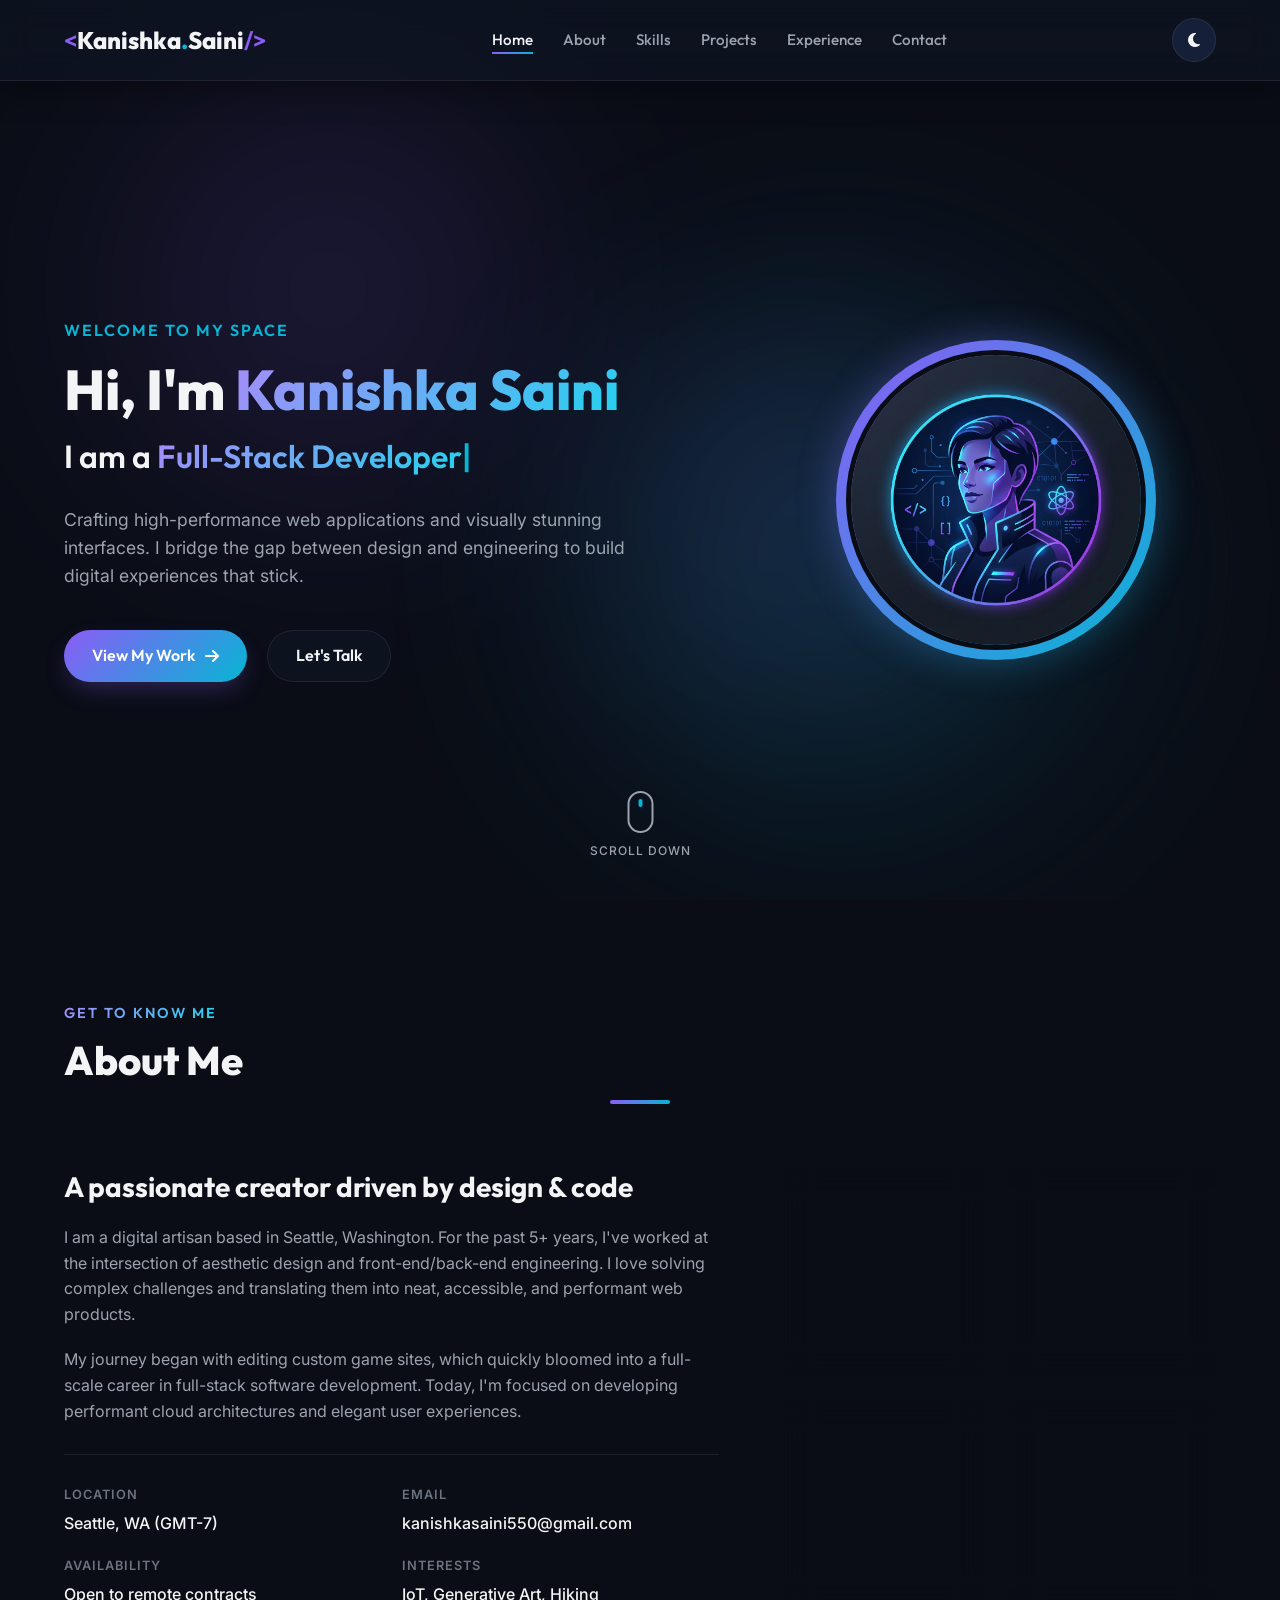
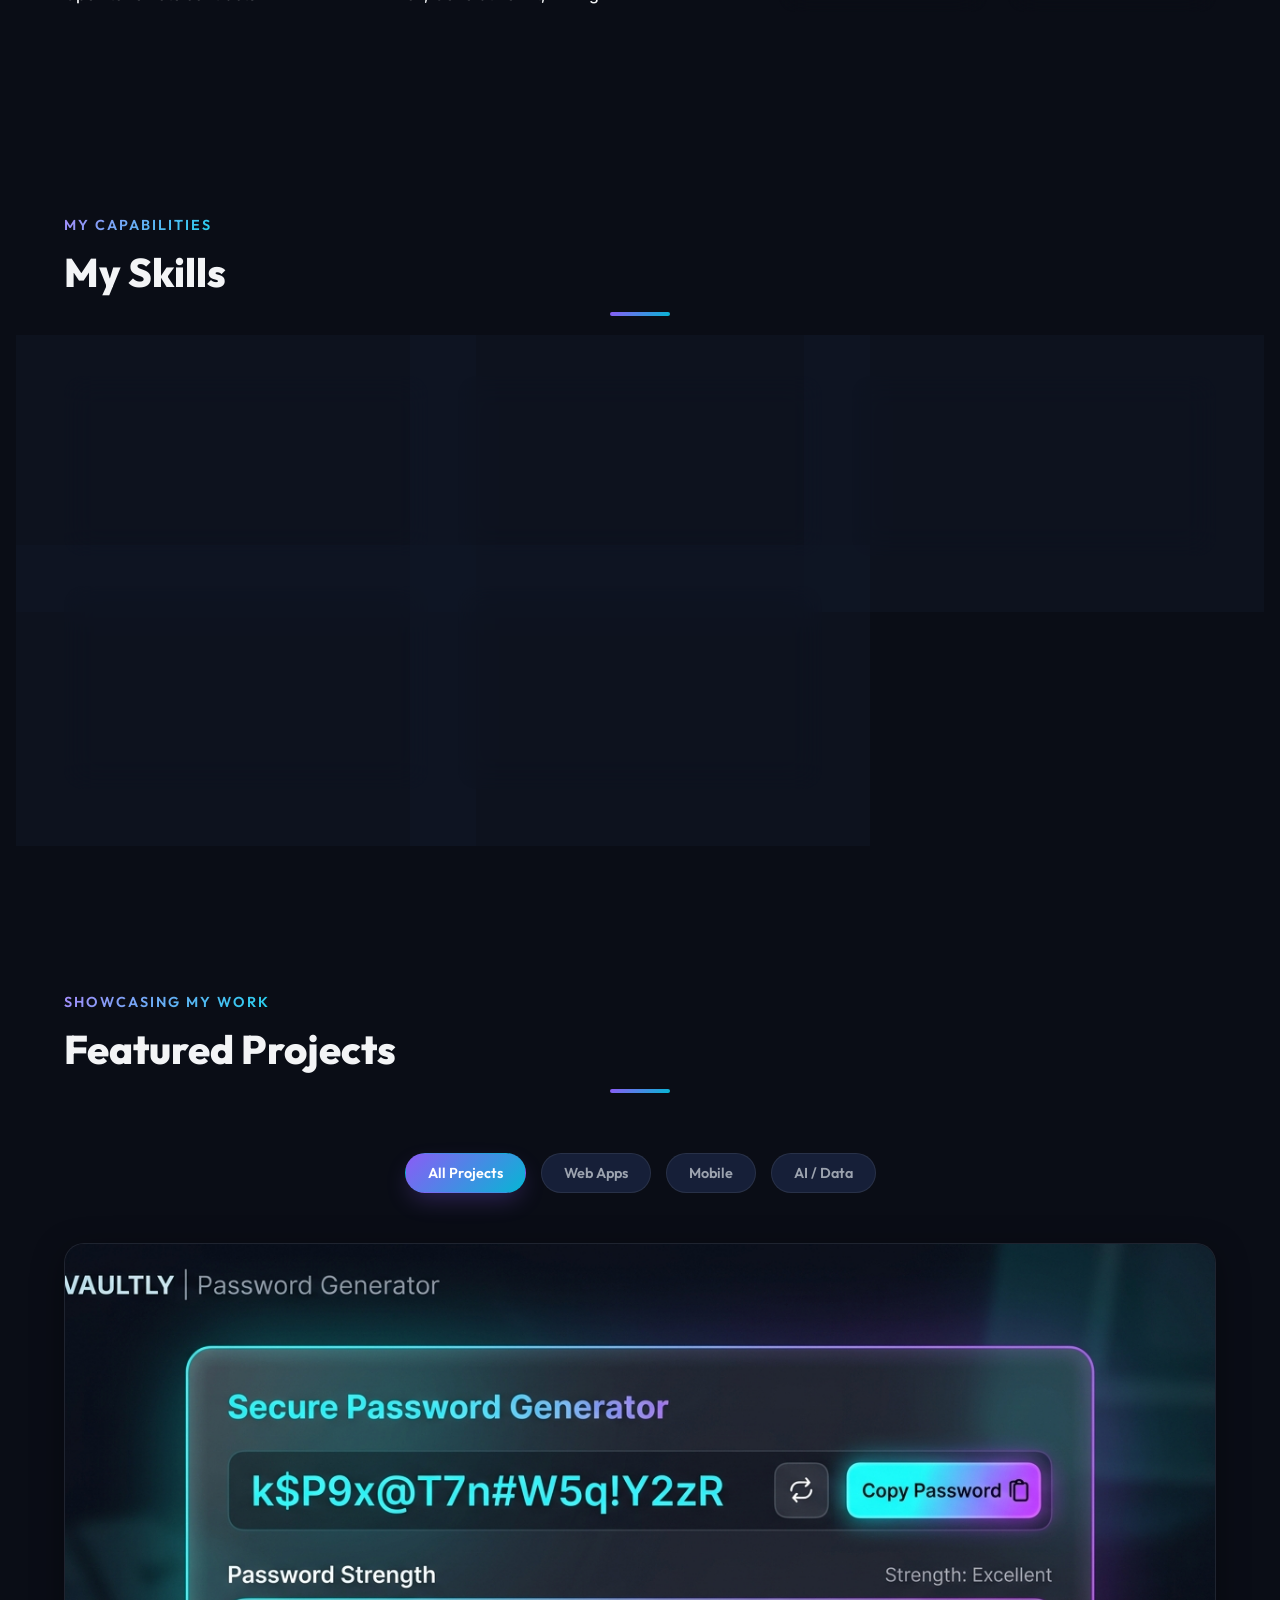
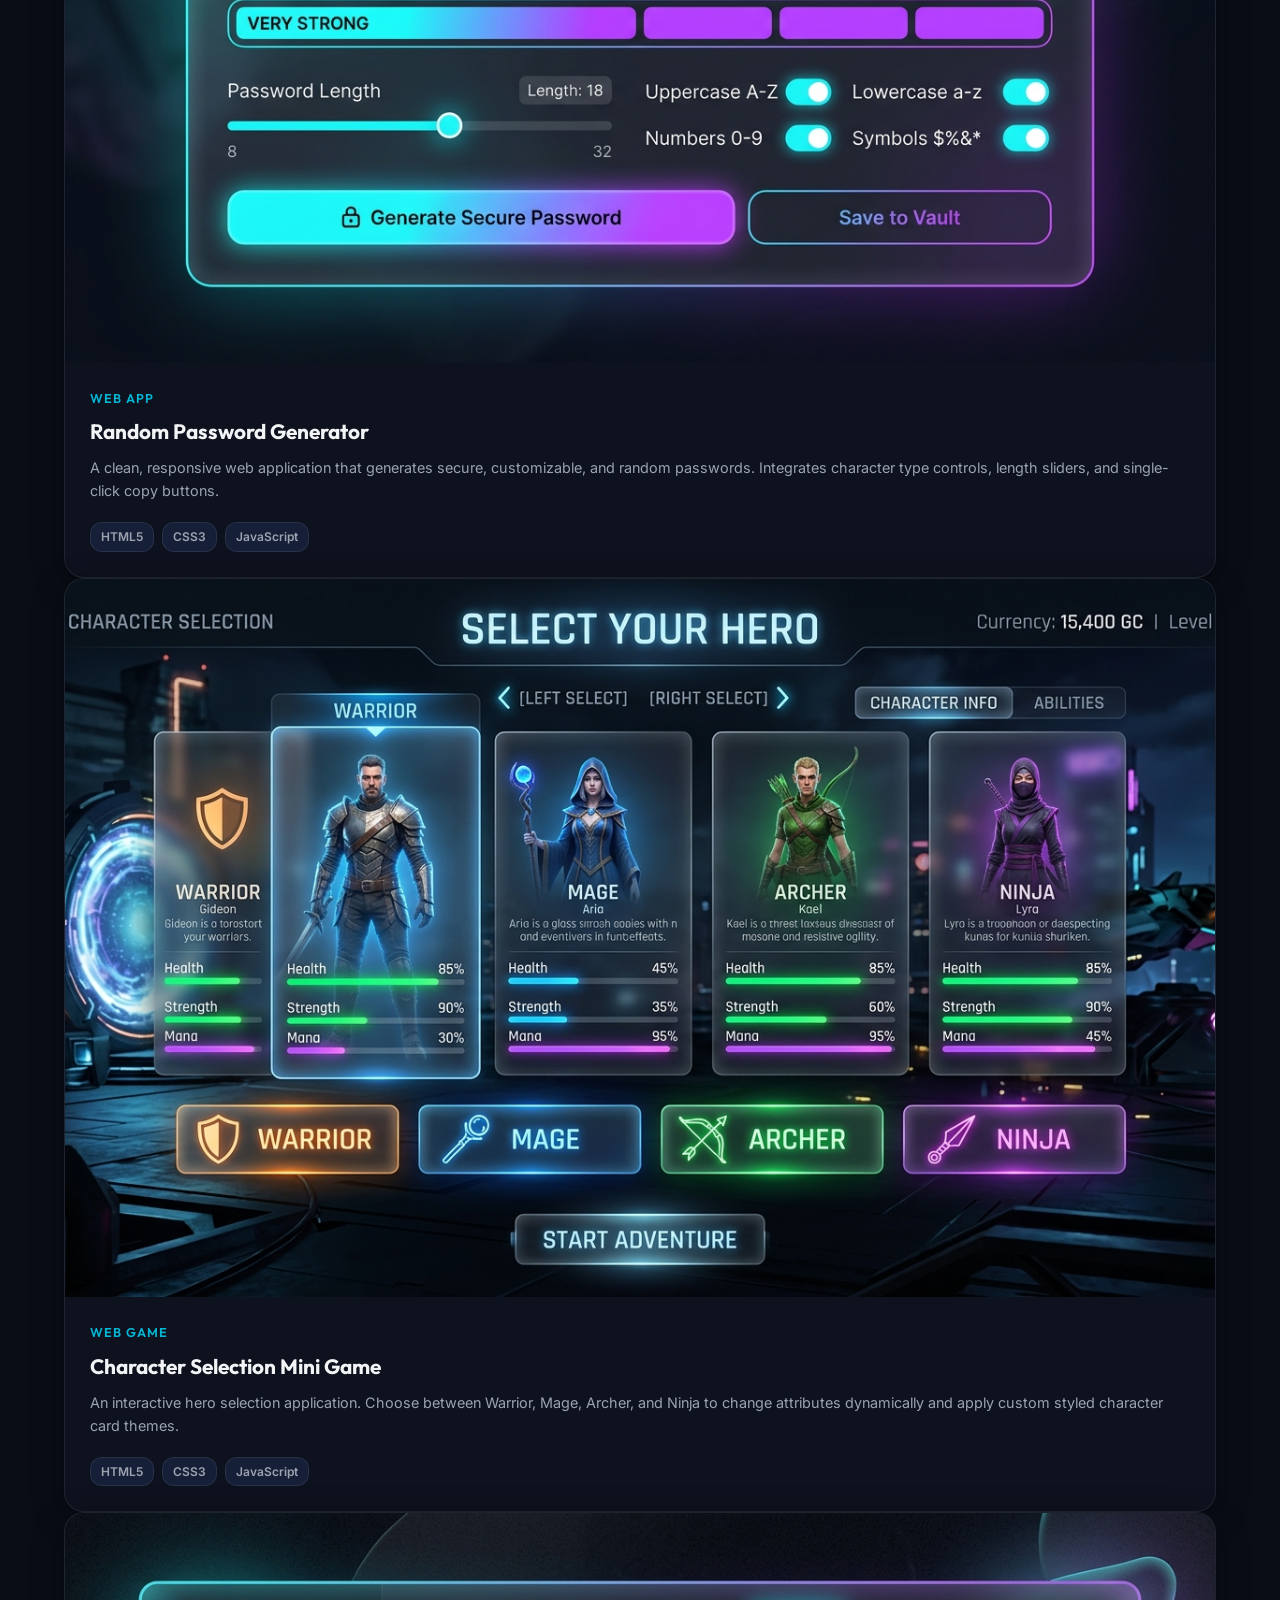
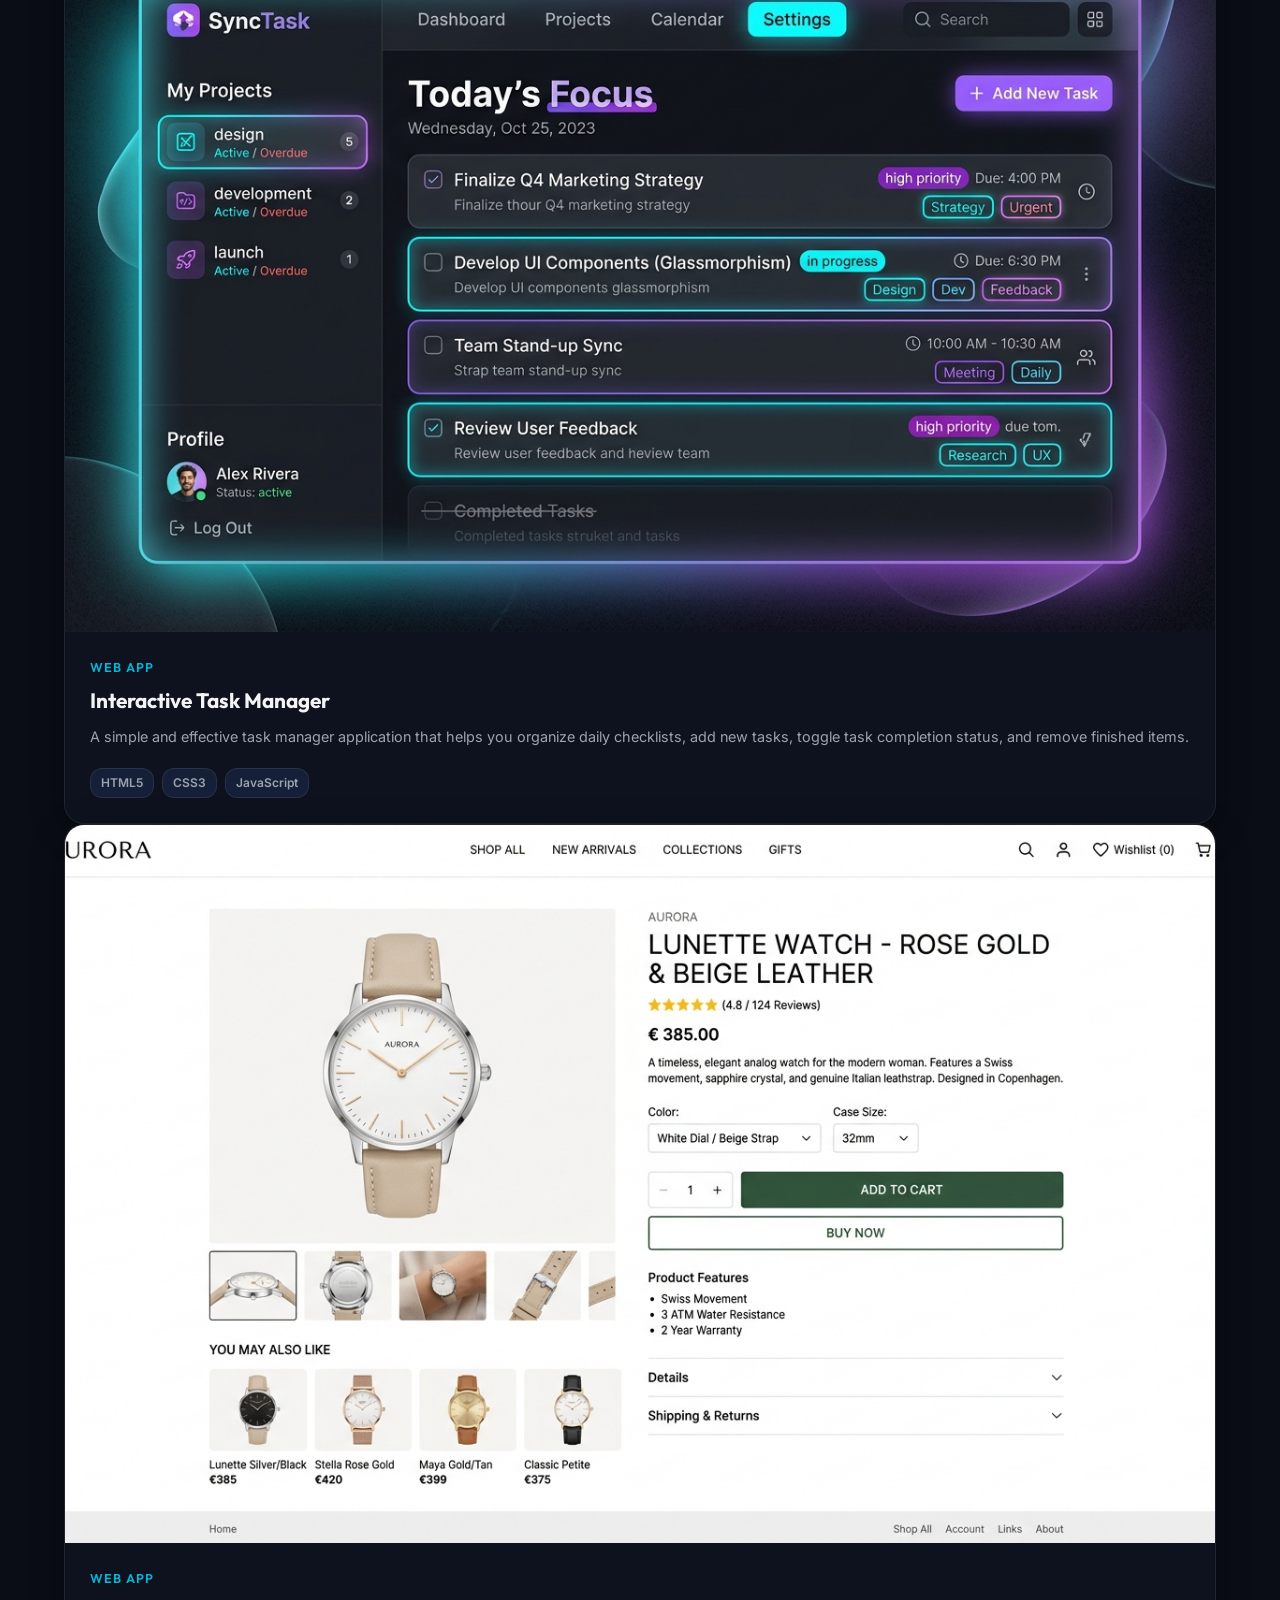
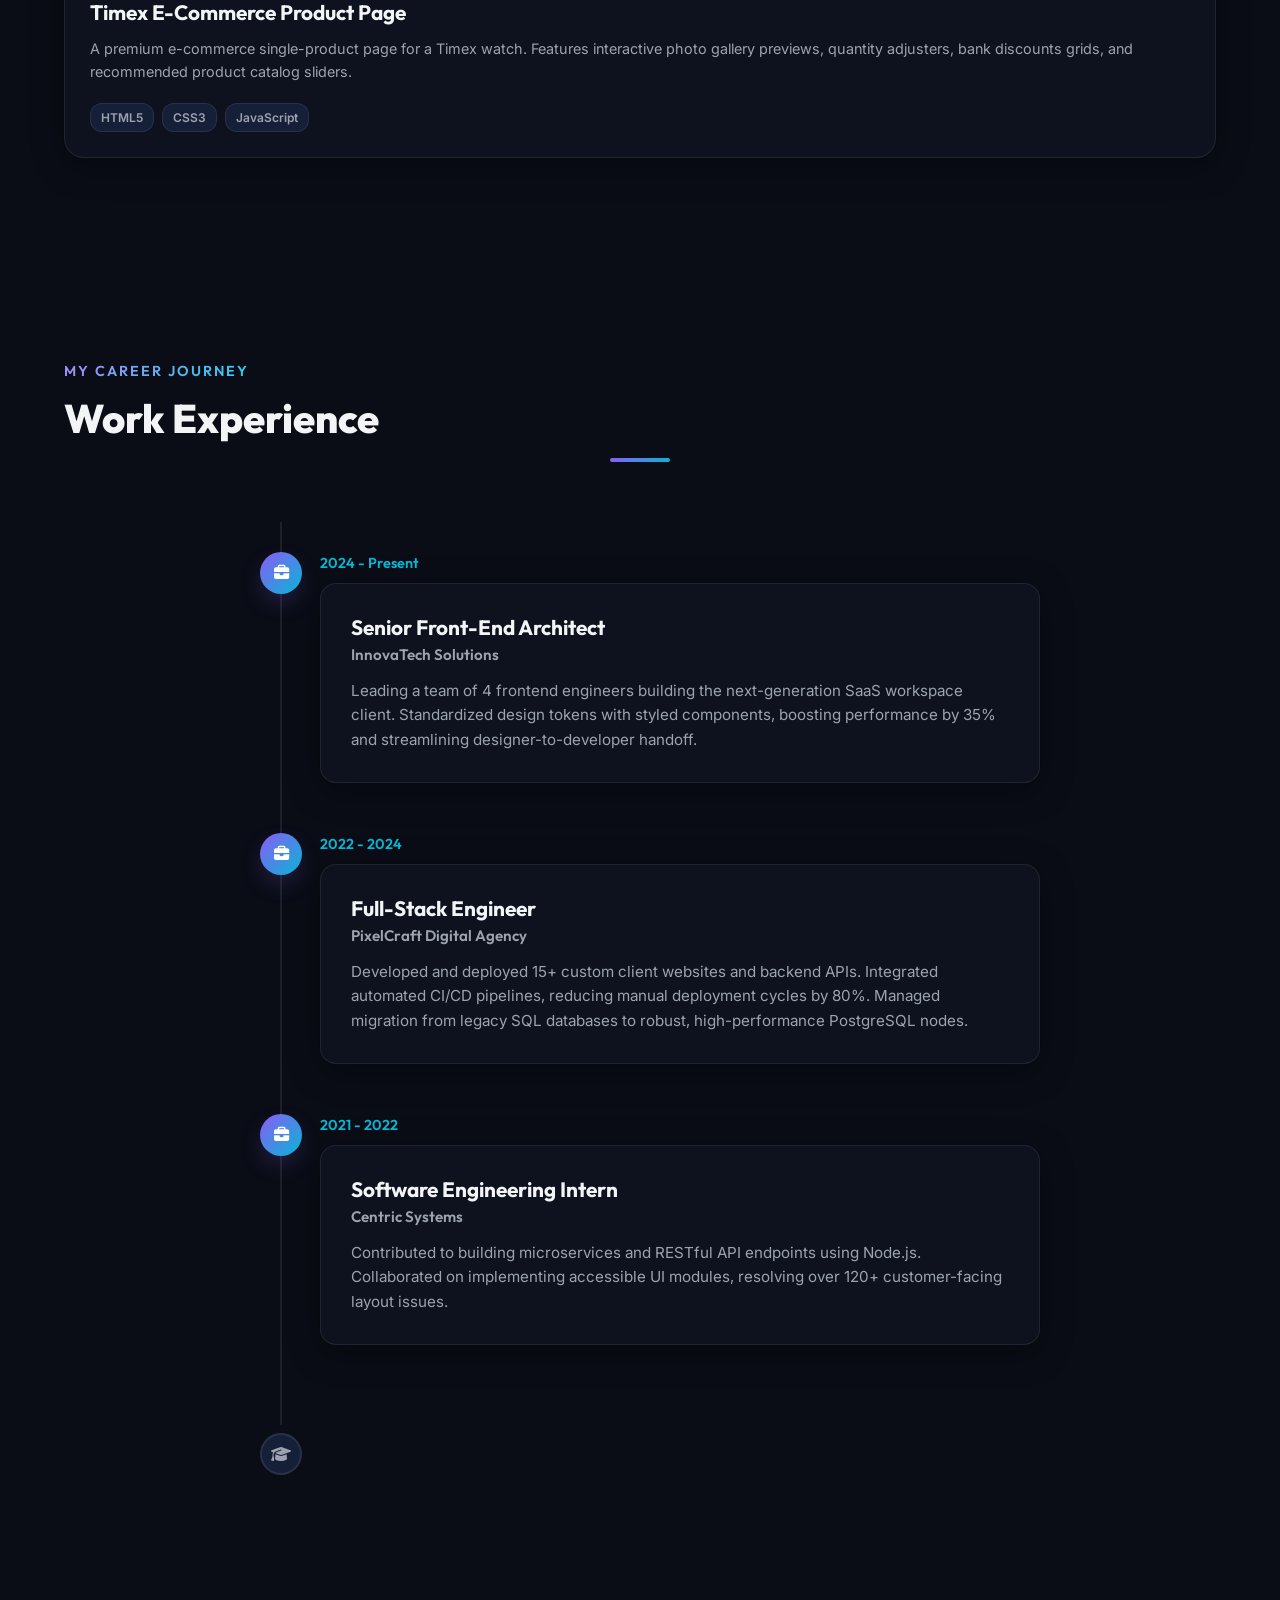
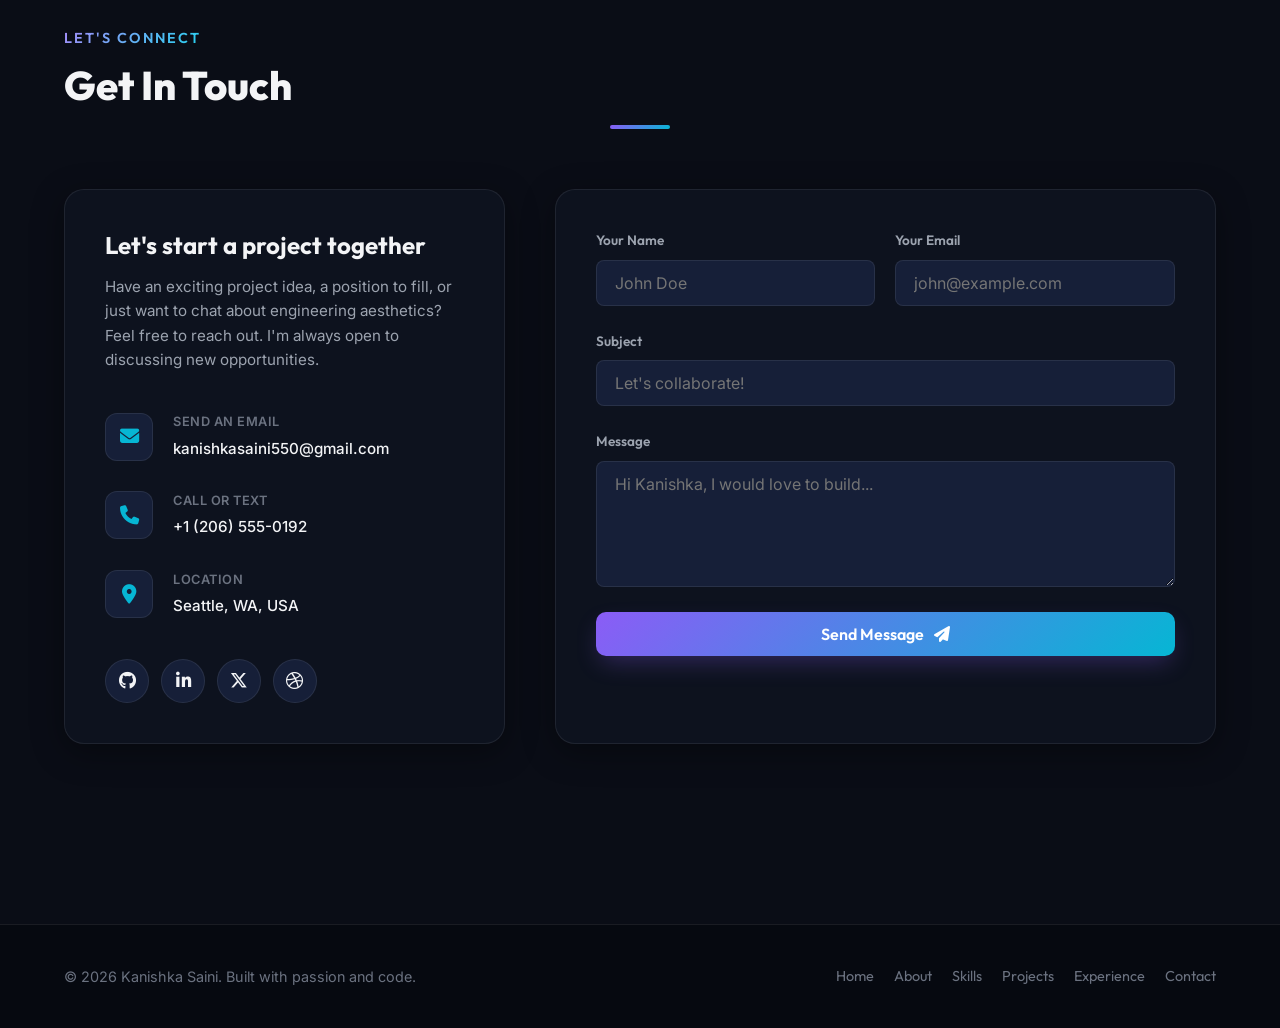
==== commit 5f7f4491: "Add files via upload" ====
--- a/index.html
+++ b/index.html
@@ -311,144 +311,127 @@
                 <div class="projects-grid reveal-on-scroll">
                     <!-- 
                       HOW TO ADD YOUR OWN PROJECTS & LINKS:
-                      1. Copy a project block (e.g., from "<!-- Project 1 -->" down to its closing "
-                </div>" of project-card).
-                2. Paste it directly below the last project card.
-                3. Update the fields:
-                - data-category: 'web' (Web Apps), 'mobile' (Mobile), or 'ai' (AI / Data).
-                - img src: Change path to your project image (e.g., 'assets/my-project.jpg').
-                - link hrefs: Replace '#' in the <a> tags with:
-                    - github code link: in the <a> tag with class="overlay-link" and icon class="fa-brands fa-github".
-                        - live site/demo link: in the <a> tag with class="overlay-link" and icon class="fa-solid
-                            fa-arrow-up-right-from-square".
-                            - project-title: Enter your project name.
-                            - project-description: Enter a brief description.
-                            - project-tags: Modify the <span> tags to list your tools (e.g. <span>Python</span>).
-                                -->
-
-                                <!-- Project 1 -->
-                                <div class="project-card" data-category="web">
-                                    <div class="project-img-wrapper">
-                                        <img src="assets/project1.png" alt="Random Password Generator"
-                                            class="project-img">
-                                        <div class="project-overlay">
-                                            <div class="project-overlay-links">
-                                                <a href="#" class="overlay-link" aria-label="View Github Code"><i
-                                                        class="fa-brands fa-github"></i></a>
-                                                <a href="Password_Generator.html" target="_blank" class="overlay-link"
-                                                    aria-label="Open Password Generator"><i
-                                                        class="fa-solid fa-arrow-up-right-from-square"></i></a>
-                                            </div>
-                                        </div>
-                                    </div>
-                                    <div class="project-details">
-                                        <span class="project-category">Web App</span>
-                                        <h3 class="project-title">Random Password Generator</h3>
-                                        <p class="project-description">
-                                            A clean, responsive web application that generates secure, customizable, and
-                                            random passwords. Integrates character type controls, length sliders, and
-                                            single-click copy buttons.
-                                        </p>
-                                        <div class="project-tags">
-                                            <span>HTML5</span>
-                                            <span>CSS3</span>
-                                            <span>JavaScript</span>
-                                        </div>
-                                    </div>
-                                </div>
-
-                                <!-- Project 2 -->
-                                <div class="project-card" data-category="web">
-                                    <div class="project-img-wrapper">
-                                        <img src="assets/project2.png" alt="Mini Game Selection Screen"
-                                            class="project-img">
-                                        <div class="project-overlay">
-                                            <div class="project-overlay-links">
-                                                <a href="#" class="overlay-link" aria-label="View Github Code"><i
-                                                        class="fa-brands fa-github"></i></a>
-                                                <a href="mini_game.html" target="_blank" class="overlay-link"
-                                                    aria-label="Open Mini Game"><i
-                                                        class="fa-solid fa-arrow-up-right-from-square"></i></a>
-                                            </div>
-                                        </div>
-                                    </div>
-                                    <div class="project-details">
-                                        <span class="project-category">Web Game</span>
-                                        <h3 class="project-title">Character Selection Mini Game</h3>
-                                        <p class="project-description">
-                                            An interactive hero selection application. Choose between Warrior, Mage,
-                                            Archer, and Ninja to change attributes dynamically and apply custom styled
-                                            character card themes.
-                                        </p>
-                                        <div class="project-tags">
-                                            <span>HTML5</span>
-                                            <span>CSS3</span>
-                                            <span>JavaScript</span>
-                                        </div>
-                                    </div>
-                                </div>
-
-                                <!-- Project 3 -->
-                                <div class="project-card" data-category="web">
-                                    <div class="project-img-wrapper">
-                                        <img src="assets/to-do-list.png" alt="To-Do List Task Manager"
-                                            class="project-img">
-                                        <div class="project-overlay">
-                                            <div class="project-overlay-links">
-                                                <a href="#" class="overlay-link" aria-label="View Github Code"><i
-                                                        class="fa-brands fa-github"></i></a>
-                                                <a href="todo_list/index.html" target="_blank" class="overlay-link"
-                                                    aria-label="Open To-Do List"><i
-                                                        class="fa-solid fa-arrow-up-right-from-square"></i></a>
-                                            </div>
-                                        </div>
-                                    </div>
-                                    <div class="project-details">
-                                        <span class="project-category">Web App</span>
-                                        <h3 class="project-title">Interactive Task Manager</h3>
-                                        <p class="project-description">
-                                            A simple and effective task manager application that helps you organize
-                                            daily checklists, add new tasks, toggle task completion status, and remove
-                                            finished items.
-                                        </p>
-                                        <div class="project-tags">
-                                            <span>HTML5</span>
-                                            <span>CSS3</span>
-                                            <span>JavaScript</span>
-                                        </div>
-                                    </div>
-                                </div>
-
-                                <!-- Project 4 -->
-                                <div class="project-card" data-category="web">
-                                    <div class="project-img-wrapper">
-                                        <img src="assets/project4.png" alt="TIMEX E-Commerce Product Page"
-                                            class="project-img">
-                                        <div class="project-overlay">
-                                            <div class="project-overlay-links">
-                                                <a href="#" class="overlay-link" aria-label="View Github Code"><i
-                                                        class="fa-brands fa-github"></i></a>
-                                                <a href="amazon_page/index.html" target="_blank" class="overlay-link"
-                                                    aria-label="Open Timex Product Page"><i
-                                                        class="fa-solid fa-arrow-up-right-from-square"></i></a>
-                                            </div>
-                                        </div>
-                                    </div>
-                                    <div class="project-details">
-                                        <span class="project-category">Web App</span>
-                                        <h3 class="project-title">Timex E-Commerce Product Page</h3>
-                                        <p class="project-description">
-                                            A premium e-commerce single-product page for a Timex watch. Features
-                                            interactive photo gallery previews, quantity adjusters, bank discounts
-                                            grids, and recommended product catalog sliders.
-                                        </p>
-                                        <div class="project-tags">
-                                            <span>HTML5</span>
-                                            <span>CSS3</span>
-                                            <span>JavaScript</span>
-                                        </div>
-                                    </div>
-                                </div>
+                      1. Copy a project block (e.g., from " Project 1 -->
+                </div>
+                <!-- Project 1 -->
+                <div class="project-card" data-category="web">
+                    <div class="project-img-wrapper">
+                        <img src="assets/project1.png" alt="Random Password Generator" class="project-img">
+                        <div class="project-overlay">
+                            <div class="project-overlay-links">
+                                <a href="#" class="overlay-link" aria-label="View Github Code"><i
+                                        class="fa-brands fa-github"></i></a>
+                                <a href="Password_Generator.html" target="_blank" class="overlay-link"
+                                    aria-label="Open Password Generator"><i
+                                        class="fa-solid fa-arrow-up-right-from-square"></i></a>
+                            </div>
+                        </div>
+                    </div>
+                    <div class="project-details">
+                        <span class="project-category">Web App</span>
+                        <h3 class="project-title">Random Password Generator</h3>
+                        <p class="project-description">
+                            A clean, responsive web application that generates secure, customizable, and
+                            random passwords. Integrates character type controls, length sliders, and
+                            single-click copy buttons.
+                        </p>
+                        <div class="project-tags">
+                            <span>HTML5</span>
+                            <span>CSS3</span>
+                            <span>JavaScript</span>
+                        </div>
+                    </div>
+                </div>
+
+                <!-- Project 2 -->
+                <div class="project-card" data-category="web">
+                    <div class="project-img-wrapper">
+                        <img src="assets/project2.png" alt="Mini Game Selection Screen" class="project-img">
+                        <div class="project-overlay">
+                            <div class="project-overlay-links">
+                                <a href="#" class="overlay-link" aria-label="View Github Code"><i
+                                        class="fa-brands fa-github"></i></a>
+                                <a href="mini_game.html" target="_blank" class="overlay-link"
+                                    aria-label="Open Mini Game"><i
+                                        class="fa-solid fa-arrow-up-right-from-square"></i></a>
+                            </div>
+                        </div>
+                    </div>
+                    <div class="project-details">
+                        <span class="project-category">Web Game</span>
+                        <h3 class="project-title">Character Selection Mini Game</h3>
+                        <p class="project-description">
+                            An interactive hero selection application. Choose between Warrior, Mage,
+                            Archer, and Ninja to change attributes dynamically and apply custom styled
+                            character card themes.
+                        </p>
+                        <div class="project-tags">
+                            <span>HTML5</span>
+                            <span>CSS3</span>
+                            <span>JavaScript</span>
+                        </div>
+                    </div>
+                </div>
+
+                <!-- Project 3 -->
+                <div class="project-card" data-category="web">
+                    <div class="project-img-wrapper">
+                        <img src="assets/to-do-list.png" alt="To-Do List Task Manager" class="project-img">
+                        <div class="project-overlay">
+                            <div class="project-overlay-links">
+                                <a href="#" class="overlay-link" aria-label="View Github Code"><i
+                                        class="fa-brands fa-github"></i></a>
+                                <a href="todo_list/index.html" target="_blank" class="overlay-link"
+                                    aria-label="Open To-Do List"><i
+                                        class="fa-solid fa-arrow-up-right-from-square"></i></a>
+                            </div>
+                        </div>
+                    </div>
+                    <div class="project-details">
+                        <span class="project-category">Web App</span>
+                        <h3 class="project-title">Interactive Task Manager</h3>
+                        <p class="project-description">
+                            A simple and effective task manager application that helps you organize
+                            daily checklists, add new tasks, toggle task completion status, and remove
+                            finished items.
+                        </p>
+                        <div class="project-tags">
+                            <span>HTML5</span>
+                            <span>CSS3</span>
+                            <span>JavaScript</span>
+                        </div>
+                    </div>
+                </div>
+
+                <!-- Project 4 -->
+                <div class="project-card" data-category="web">
+                    <div class="project-img-wrapper">
+                        <img src="assets/project4.png" alt="TIMEX E-Commerce Product Page" class="project-img">
+                        <div class="project-overlay">
+                            <div class="project-overlay-links">
+                                <a href="#" class="overlay-link" aria-label="View Github Code"><i
+                                        class="fa-brands fa-github"></i></a>
+                                <a href="amazon_page/index.html" target="_blank" class="overlay-link"
+                                    aria-label="Open Timex Product Page"><i
+                                        class="fa-solid fa-arrow-up-right-from-square"></i></a>
+                            </div>
+                        </div>
+                    </div>
+                    <div class="project-details">
+                        <span class="project-category">Web App</span>
+                        <h3 class="project-title">Timex E-Commerce Product Page</h3>
+                        <p class="project-description">
+                            A premium e-commerce single-product page for a Timex watch. Features
+                            interactive photo gallery previews, quantity adjusters, bank discounts
+                            grids, and recommended product catalog sliders.
+                        </p>
+                        <div class="project-tags">
+                            <span>HTML5</span>
+                            <span>CSS3</span>
+                            <span>JavaScript</span>
+                        </div>
+                    </div>
+                </div>
             </div>
             </div>
         </section>
